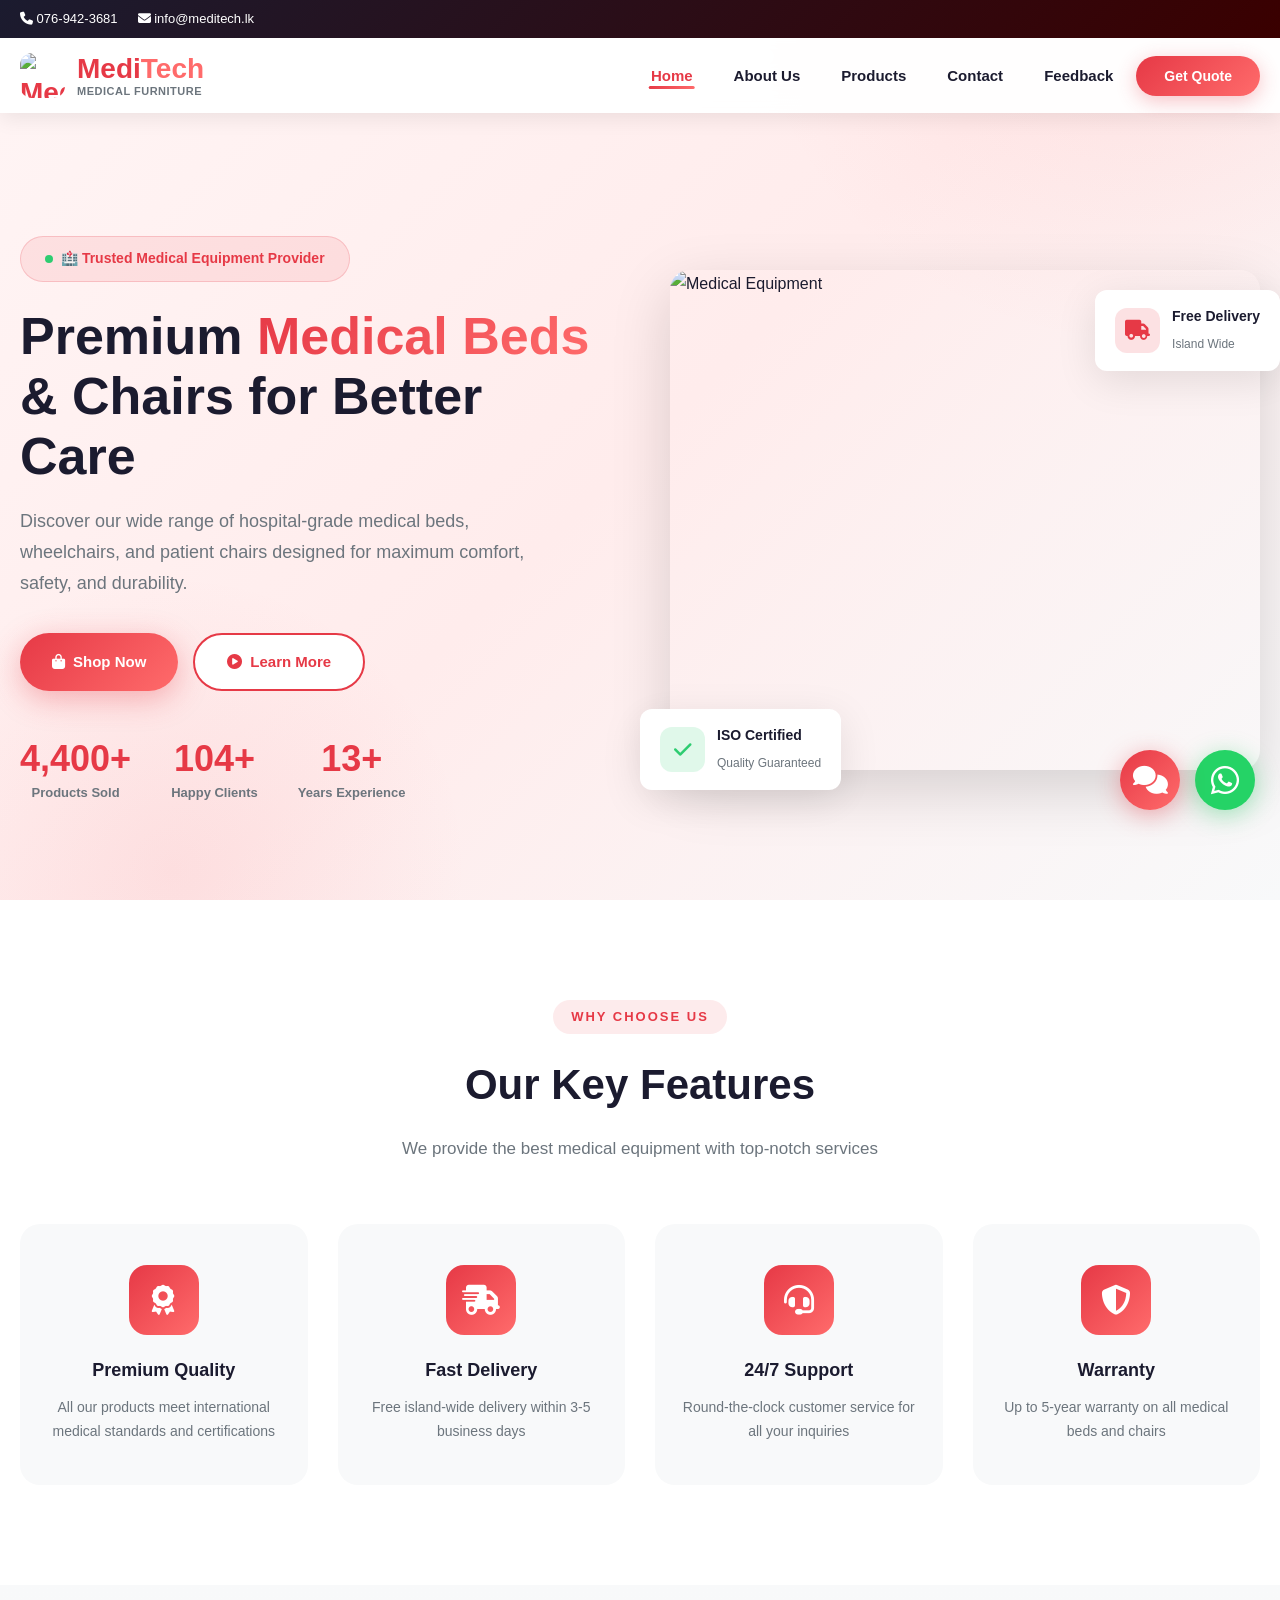
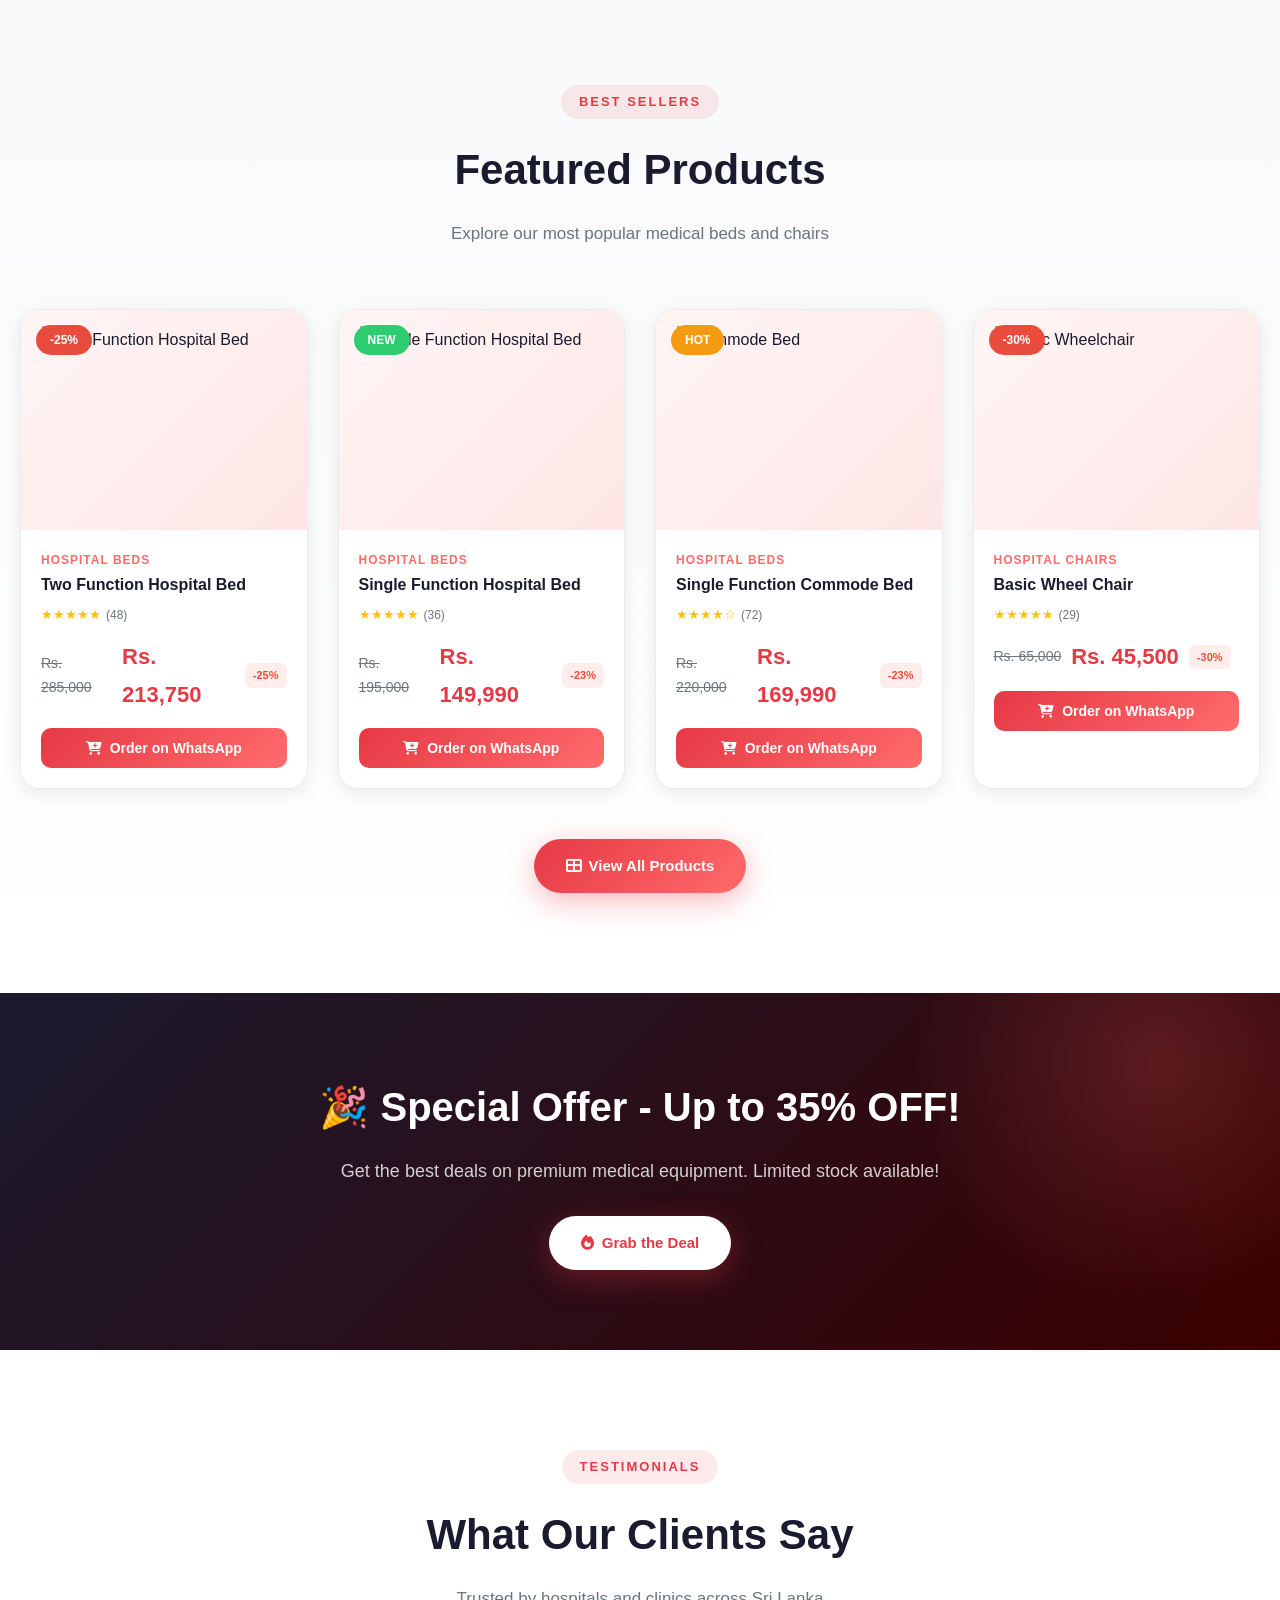
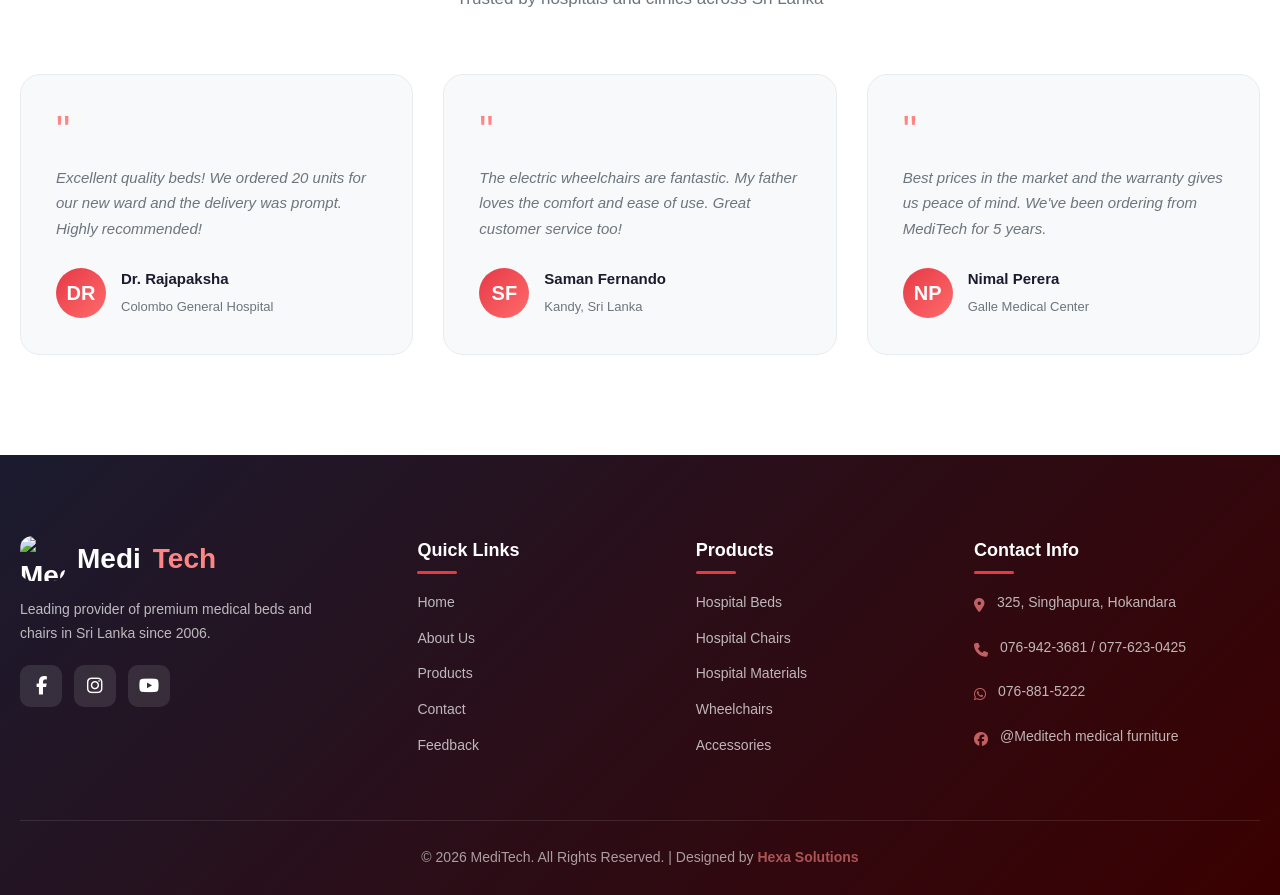
==== index.html @ 7c7c98b9 "Add files via upload" ====
<!DOCTYPE html>
<html lang="en">
<head>
    <meta charset="UTF-8">
    <meta name="viewport" content="width=device-width, initial-scale=1.0">
    <title>MediTech - Medical Beds & Chairs Store</title>
    <link rel="stylesheet" href="style.css">
    <link rel="stylesheet" href="https://cdnjs.cloudflare.com/ajax/libs/font-awesome/6.5.0/css/all.min.css">
</head>
<body>
    <div class="preloader" id="preloader"><div class="loader"></div></div>

    <header class="header" id="header">
        <div class="header-top">
            <div class="container">
                <div class="header-top-left">
                    <span><i class="fas fa-phone"></i> 076-942-3681</span>
                    <span><i class="fas fa-envelope"></i> info@meditech.lk</span>
                </div>
            </div>
        </div>
        <nav class="navbar">
            <div class="container">
                <a href="index.html" class="logo">
    <img src="https://i.postimg.cc/B63HkgnM/cropped-circle-image-(30).png" alt="MediTech" style="width:45px;height:45px;border-radius:12px;">
    <div class="logo-text-group">
        <div class="logo-name">Medi<span>Tech</span></div>
        <div class="logo-tagline">Medical Furniture</div>
    </div>
</a>
                <ul class="nav-menu" id="navMenu">
                    <li><a href="index.html" class="nav-link active">Home</a></li>
                    <li><a href="about.html" class="nav-link">About Us</a></li>
                    <li><a href="products.html" class="nav-link">Products</a></li>
                    <li><a href="contact.html" class="nav-link">Contact</a></li>
                    <li><a href="feedback.html" class="nav-link">Feedback</a></li>
                    <li><a href="contact.html" class="nav-link nav-btn">Get Quote</a></li>
                </ul>
                <button class="hamburger" id="hamburger" aria-label="Menu">
                    <span></span><span></span><span></span>
                </button>
            </div>
        </nav>
    </header>
    <div class="mobile-overlay" id="mobileOverlay"></div>

    <section class="hero">
        <div class="container">
            <div class="hero-content">
                <div class="hero-badge"><span class="pulse-dot"></span>🏥 Trusted Medical Equipment Provider</div>
                <h1>Premium <span class="highlight">Medical Beds</span> & Chairs for Better Care</h1>
                <p>Discover our wide range of hospital-grade medical beds, wheelchairs, and patient chairs designed for maximum comfort, safety, and durability.</p>
                <div class="hero-buttons">
                    <a href="products.html" class="btn btn-primary"><i class="fas fa-shopping-bag"></i> Shop Now</a>
                    <a href="about.html" class="btn btn-secondary"><i class="fas fa-play-circle"></i> Learn More</a>
                </div>
                <div class="hero-stats">
                    <div class="stat-item"><div class="stat-number" data-count="5000">5000+</div><div class="stat-label">Products Sold</div></div>
                    <div class="stat-item"><div class="stat-number" data-count="120">120+</div><div class="stat-label">Happy Clients</div></div>
                    <div class="stat-item"><div class="stat-number" data-count="15">15+</div><div class="stat-label">Years Experience</div></div>
                </div>
            </div>
            <div class="hero-image">
                <div class="hero-img-container">
                    <img src="https://images.unsplash.com/photo-1519494026892-80bbd2d6fd0d?w=600&h=500&fit=crop" alt="Medical Equipment">
                </div>
                <div class="hero-floating-card card-1">
                    <div class="floating-icon green"><i class="fas fa-check"></i></div>
                    <div class="floating-text"><strong>ISO Certified</strong><span>Quality Guaranteed</span></div>
                </div>
                <div class="hero-floating-card card-2">
                    <div class="floating-icon blue"><i class="fas fa-truck"></i></div>
                    <div class="floating-text"><strong>Free Delivery</strong><span>Island Wide</span></div>
                </div>
            </div>
        </div>
    </section>

    <section class="section features">
        <div class="container">
            <div class="section-header">
                <div class="section-badge">Why Choose Us</div>
                <h2 class="section-title">Our Key Features</h2>
                <p class="section-subtitle">We provide the best medical equipment with top-notch services</p>
            </div>
            <div class="features-grid">
                <div class="feature-card animate-on-scroll">
                    <div class="feature-icon"><i class="fas fa-award"></i></div>
                    <h3>Premium Quality</h3>
                    <p>All our products meet international medical standards and certifications</p>
                </div>
                <div class="feature-card animate-on-scroll delay-1">
                    <div class="feature-icon"><i class="fas fa-shipping-fast"></i></div>
                    <h3>Fast Delivery</h3>
                    <p>Free island-wide delivery within 3-5 business days</p>
                </div>
                <div class="feature-card animate-on-scroll delay-2">
                    <div class="feature-icon"><i class="fas fa-headset"></i></div>
                    <h3>24/7 Support</h3>
                    <p>Round-the-clock customer service for all your inquiries</p>
                </div>
                <div class="feature-card animate-on-scroll delay-3">
                    <div class="feature-icon"><i class="fas fa-shield-alt"></i></div>
                    <h3>Warranty</h3>
                    <p>Up to 5-year warranty on all medical beds and chairs</p>
                </div>
            </div>
        </div>
    </section>

    <section class="section products-section">
        <div class="container">
            <div class="section-header">
                <div class="section-badge">Best Sellers</div>
                <h2 class="section-title">Featured Products</h2>
                <p class="section-subtitle">Explore our most popular medical beds and chairs</p>
            </div>
            <div class="products-grid">
                <!-- Product 1 -->
                <div class="product-card animate-on-scroll">
                    <div class="product-image">
                        <span class="product-badge badge-sale">-25%</span>
                        <div class="product-actions">
                            <button class="product-action-btn"><i class="fas fa-heart"></i></button>
                            <button class="product-action-btn"><i class="fas fa-eye"></i></button>
                        </div>
                        <img src="https://i.postimg.cc/KvXH9Xnf/Two-Function-Hospital-Bed.png" alt="Two Function Hospital Bed">
                    </div>
                    <div class="product-info">
                        <div class="product-category">Hospital Beds</div>
                        <h3 class="product-name">Two Function Hospital Bed</h3>
                        <div class="product-rating"><div class="stars">★★★★★</div><span class="rating-count">(48)</span></div>
                        <div class="product-price">
                            <span class="price-old">Rs. 285,000</span>
                            <span class="price-new">Rs. 213,750</span>
                            <span class="discount-tag">-25%</span>
                        </div>
                        <button class="product-btn"><i class="fas fa-cart-plus"></i> Order on WhatsApp</button>
                    </div>
                </div>
                <!-- Product 2 -->
                <div class="product-card animate-on-scroll delay-1">
                    <div class="product-image">
                        <span class="product-badge badge-new">NEW</span>
                        <img src="https://i.postimg.cc/pTp6SRGw/Single-function-bed.png" alt="Single Function Hospital Bed">
                    </div>
                    <div class="product-info">
                        <div class="product-category">Hospital Beds</div>
                        <h3 class="product-name">Single Function Hospital Bed</h3>
                        <div class="product-rating"><div class="stars">★★★★★</div><span class="rating-count">(36)</span></div>
                        <div class="product-price">
                            <span class="price-old">Rs. 195,000</span>
                            <span class="price-new">Rs. 149,990</span>
                            <span class="discount-tag">-23%</span>
                        </div>
                        <button class="product-btn"><i class="fas fa-cart-plus"></i> Order on WhatsApp</button>
                    </div>
                </div>
                <!-- Product 3 -->
                <div class="product-card animate-on-scroll delay-2">
                    <div class="product-image">
                        <span class="product-badge badge-hot">HOT</span>
                        <img src="https://i.postimg.cc/bJWBcW4S/Single-Function-Hospital-Commode-Bed.png" alt="Commode Bed">
                    </div>
                    <div class="product-info">
                        <div class="product-category">Hospital Beds</div>
                        <h3 class="product-name">Single Function Commode Bed</h3>
                        <div class="product-rating"><div class="stars">★★★★☆</div><span class="rating-count">(72)</span></div>
                        <div class="product-price">
                            <span class="price-old">Rs. 220,000</span>
                            <span class="price-new">Rs. 169,990</span>
                            <span class="discount-tag">-23%</span>
                        </div>
                        <button class="product-btn"><i class="fas fa-cart-plus"></i> Order on WhatsApp</button>
                    </div>
                </div>
                <!-- Product 4 -->
                <div class="product-card animate-on-scroll delay-3">
                    <div class="product-image">
                        <span class="product-badge badge-sale">-30%</span>
                        <img src="https://i.postimg.cc/Z5v0Jd9B/Basic-Wheel-Chair.png" alt="Basic Wheelchair">
                    </div>
                    <div class="product-info">
                        <div class="product-category">Hospital Chairs</div>
                        <h3 class="product-name">Basic Wheel Chair</h3>
                        <div class="product-rating"><div class="stars">★★★★★</div><span class="rating-count">(29)</span></div>
                        <div class="product-price">
                            <span class="price-old">Rs. 65,000</span>
                            <span class="price-new">Rs. 45,500</span>
                            <span class="discount-tag">-30%</span>
                        </div>
                        <button class="product-btn"><i class="fas fa-cart-plus"></i> Order on WhatsApp</button>
                    </div>
                </div>
            </div>
            <div style="text-align:center; margin-top:50px;">
                <a href="products.html" class="btn btn-primary"><i class="fas fa-th-large"></i> View All Products</a>
            </div>
        </div>
    </section>

    <section class="cta-banner">
        <div class="container">
            <div class="cta-content">
                <h2>🎉 Special Offer - Up to 35% OFF!</h2>
                <p>Get the best deals on premium medical equipment. Limited stock available!</p>
                <a href="products.html" class="btn btn-primary" style="background:var(--white);color:var(--primary);"><i class="fas fa-fire"></i> Grab the Deal</a>
            </div>
        </div>
    </section>

    <section class="section testimonials">
        <div class="container">
            <div class="section-header">
                <div class="section-badge">Testimonials</div>
                <h2 class="section-title">What Our Clients Say</h2>
                <p class="section-subtitle">Trusted by hospitals and clinics across Sri Lanka</p>
            </div>
            <div class="testimonials-grid">
                <div class="testimonial-card animate-on-scroll">
                    <div class="testimonial-quote">"</div>
                    <p class="testimonial-text">Excellent quality beds! We ordered 20 units for our new ward and the delivery was prompt. Highly recommended!</p>
                    <div class="testimonial-author">
                        <div class="testimonial-avatar">DR</div>
                        <div class="testimonial-info"><strong>Dr. Rajapaksha</strong><span>Colombo General Hospital</span></div>
                    </div>
                </div>
                <div class="testimonial-card animate-on-scroll delay-1">
                    <div class="testimonial-quote">"</div>
                    <p class="testimonial-text">The electric wheelchairs are fantastic. My father loves the comfort and ease of use. Great customer service too!</p>
                    <div class="testimonial-author">
                        <div class="testimonial-avatar">SF</div>
                        <div class="testimonial-info"><strong>Saman Fernando</strong><span>Kandy, Sri Lanka</span></div>
                    </div>
                </div>
                <div class="testimonial-card animate-on-scroll delay-2">
                    <div class="testimonial-quote">"</div>
                    <p class="testimonial-text">Best prices in the market and the warranty gives us peace of mind. We've been ordering from MediTech for 5 years.</p>
                    <div class="testimonial-author">
                        <div class="testimonial-avatar">NP</div>
                        <div class="testimonial-info"><strong>Nimal Perera</strong><span>Galle Medical Center</span></div>
                    </div>
                </div>
            </div>
        </div>
    </section>

   <!-- Footer -->
    <footer class="footer">
        <div class="container">
            <div class="footer-grid">
                <div class="footer-brand">
                    <a href="index.html" class="logo">
                        <img src="https://i.postimg.cc/B63HkgnM/cropped-circle-image-(30).png" alt="MediTech" style="width:45px;height:45px;border-radius:12px;">
                        Medi<span>Tech</span>
                    </a>
                    <p>Leading provider of premium medical beds and chairs in Sri Lanka since 2006.</p>
                    <div class="footer-socials">
                        <a href="https://facebook.com/Meditechmedicalfurniture" target="_blank"><i class="fab fa-facebook-f"></i></a>
                        <a href="#"><i class="fab fa-instagram"></i></a>
                        <a href="#"><i class="fab fa-youtube"></i></a>
                    </div>
                </div>
                <div>
                    <h3>Quick Links</h3>
                    <ul class="footer-links">
                        <li><a href="index.html">Home</a></li>
                        <li><a href="about.html">About Us</a></li>
                        <li><a href="products.html">Products</a></li>
                        <li><a href="contact.html">Contact</a></li>
                        <li><a href="feedback.html">Feedback</a></li>
                    </ul>
                </div>
                <div>
                    <h3>Products</h3>
                    <ul class="footer-links">
                        <li><a href="#hospital-beds">Hospital Beds</a></li>
                        <li><a href="#hospital-chairs">Hospital Chairs</a></li>
                        <li><a href="#hospital-materials">Hospital Materials</a></li>
                        <li><a href="#">Wheelchairs</a></li>
                        <li><a href="#">Accessories</a></li>
                    </ul>
                </div>
                <div>
                    <h3>Contact Info</h3>
                    <ul class="footer-contact">
                        <li><span class="icon"><i class="fas fa-map-marker-alt"></i></span> 325, Singhapura, Hokandara</li>
                        <li><span class="icon"><i class="fas fa-phone"></i></span> 076-942-3681 / 077-623-0425</li>
                        <li><span class="icon"><i class="fab fa-whatsapp"></i></span> 076-881-5222</li>
                        <li><span class="icon"><i class="fab fa-facebook"></i></span> @Meditech medical furniture</li>
                    </ul>
                </div>
            </div>
            <div class="footer-bottom">
                <p>&copy; 2026 MediTech. All Rights Reserved. | Designed by <a href="https://hexasolutions.online" target="_blank">Hexa Solutions</a></p>
            </div>
        </div>
    </footer>

    <div class="whatsapp-float"><a href="https://wa.me/94768815222" class="whatsapp-btn"><i class="fab fa-whatsapp"></i></a><div class="whatsapp-tooltip">Chat on WhatsApp</div></div>
    <div class="chatbot-container">
        <button class="chatbot-toggle" id="chatbotToggle"><i class="fas fa-comments"></i></button>
        <div class="chatbot-window" id="chatbotWindow">
            <div class="chatbot-header">
                <div class="chatbot-header-info"><div class="chatbot-avatar"><i class="fas fa-robot"></i></div><div><h4>MediTech Bot</h4><span>Online</span></div></div>
                <button class="chatbot-close" id="chatbotClose"><i class="fas fa-times"></i></button>
            </div>
            <div class="chatbot-messages" id="chatMessages"><div class="message bot">👋 Hello! Ask about any product.</div></div>
            <div class="chatbot-input"><input type="text" id="chatInput" placeholder="Type..."><button id="chatSend"><i class="fas fa-paper-plane"></i></button></div>
        </div>
    </div>
    <button class="scroll-top" id="scrollTop"><i class="fas fa-arrow-up"></i></button>
    <script src="script.js"></script>
    
</body>
</html>
---- style.css ----
/* ============================================
MEDITECH - Medical Beds & Chairs Store
Professional Stylesheet - RED THEME
============================================ */
/* ===== CSS VARIABLES ===== */
:root {
--primary: #E63946;
--primary-dark: #9D0208;
--secondary: #FF6B6B;
--accent: #FF8585;
--dark: #1B1B2F;
--darker: #3A0000;
--light: #F8F9FA;
--white: #FFFFFF;
--gray: #6C757D;
--light-gray: #E9ECEF;
--success: #2ECC71;
--danger: #E74C3C;
--warning: #F39C12;
--gradient-1: linear-gradient(135deg, #E63946, #FF6B6B);
--gradient-2: linear-gradient(135deg, #1B1B2F, #3A0000);
--gradient-3: linear-gradient(135deg, #FF6B6B, #FF8585);
--shadow: 0 10px 40px rgba(0,0,0,0.1);
--shadow-lg: 0 20px 60px rgba(0,0,0,0.15);
--shadow-sm: 0 5px 20px rgba(0,0,0,0.08);
--radius: 12px;
--radius-lg: 20px;
--transition: all 0.4s cubic-bezier(0.25, 0.46, 0.45, 0.94);
--font-main: 'Segoe UI', Tahoma, Geneva, Verdana, sans-serif;
}

/* ===== RESET & BASE ===== */
*, *::before, *::after {
    margin: 0;
    padding: 0;
    box-sizing: border-box;
}

html {
    scroll-behavior: smooth;
    overflow-x: hidden;
}

body {
    font-family: var(--font-main);
    color: var(--dark);
    background: var(--light);
    line-height: 1.7;
    overflow-x: hidden;
}

a {
    text-decoration: none;
    color: inherit;
    transition: var(--transition);
}

ul { list-style: none; }

img {
    max-width: 100%;
    height: auto;
    display: block;
}

.container {
    max-width: 1280px;
    margin: 0 auto;
    padding: 0 20px;
}

/* ===== PRELOADER ===== */
.preloader {
    position: fixed;
    top: 0;
    left: 0;
    width: 100%;
    height: 100%;
    background: var(--white);
    display: flex;
    justify-content: center;
    align-items: center;
    z-index: 99999;
    transition: opacity 0.6s, visibility 0.6s;
}

.preloader.hidden {
    opacity: 0;
    visibility: hidden;
}

.loader {
    width: 60px;
    height: 60px;
    border: 4px solid var(--light-gray);
    border-top: 4px solid var(--primary);
    border-radius: 50%;
    animation: spin 0.8s linear infinite;
}

@keyframes spin {
    to { transform: rotate(360deg); }
}

/* ===== SCROLL TO TOP ===== */
.scroll-top {
    position: fixed;
    bottom: 160px;
    right: 25px;
    width: 50px;
    height: 50px;
    background: var(--gradient-1);
    color: var(--white);
    border: none;
    border-radius: 50%;
    font-size: 20px;
    cursor: pointer;
    display: flex;
    align-items: center;
    justify-content: center;
    opacity: 0;
    visibility: hidden;
    transform: translateY(20px);
    transition: var(--transition);
    z-index: 1000;
    box-shadow: var(--shadow-sm);
}

.scroll-top.active {
    opacity: 1;
    visibility: visible;
    transform: translateY(0);
}

.scroll-top:hover {
    transform: translateY(-5px);
    box-shadow: var(--shadow);
}

/* ===== HEADER ===== */
.header {
    position: fixed;
    top: 0;
    left: 0;
    width: 100%;
    z-index: 10000;
    background: rgba(255,255,255,0.95);
    backdrop-filter: blur(20px);
    -webkit-backdrop-filter: blur(20px);
    box-shadow: var(--shadow-sm);
    transition: var(--transition);
}

.header.scrolled {
    box-shadow: var(--shadow);
}

.header-top {
    background: var(--gradient-2);
    color: var(--white);
    padding: 8px 0;
    font-size: 13px;
}

.header-top .container {
    display: flex;
    justify-content: space-between;
    align-items: center;
    flex-wrap: wrap;
    gap: 10px;
}

.header-top-left, .header-top-right {
    display: flex;
    align-items: center;
    gap: 20px;
}

.header-top-right .lang-toggle {
    display: flex;
    align-items: center;
    gap: 8px;
    cursor: pointer;
    padding: 4px 12px;
    background: rgba(255,255,255,0.15);
    border-radius: 20px;
    font-size: 12px;
    font-weight: 600;
    transition: var(--transition);
    border: 1px solid rgba(255,255,255,0.2);
}

.header-top-right .lang-toggle:hover {
    background: rgba(255,255,255,0.25);
}

.lang-toggle .globe-icon {
    font-size: 16px;
}

.navbar {
    padding: 15px 0;
}

.navbar .container {
    display: flex;
    justify-content: space-between;
    align-items: center;
}

.logo {
    display: flex;
    align-items: center;
    gap: 10px;
    font-size: 28px;
    font-weight: 800;
    color: var(--primary);
}

.logo-icon {
    width: 45px;
    height: 45px;
    background: var(--gradient-1);
    border-radius: 12px;
    display: flex;
    align-items: center;
    justify-content: center;
    color: var(--white);
    font-size: 22px;
    box-shadow: 0 5px 15px rgba(230,57,70,0.3);
}

.logo span {
    color: var(--secondary);
}

.nav-menu {
    display: flex;
    align-items: center;
    gap: 5px;
}

.nav-link {
    padding: 10px 18px;
    font-weight: 600;
    font-size: 15px;
    color: var(--dark);
    position: relative;
    border-radius: 8px;
    transition: var(--transition);
}

.nav-link::after {
    content: '';
    position: absolute;
    bottom: 5px;
    left: 50%;
    transform: translateX(-50%);
    width: 0;
    height: 3px;
    background: var(--gradient-1);
    border-radius: 2px;
    transition: var(--transition);
}

.nav-link:hover::after,
.nav-link.active::after {
    width: 60%;
}

.nav-link:hover, .nav-link.active {
    color: var(--primary);
}

.nav-btn {
    padding: 12px 28px;
    background: var(--gradient-1);
    color: var(--white) !important;
    border-radius: 50px;
    font-weight: 700;
    font-size: 14px;
    box-shadow: 0 5px 20px rgba(230,57,70,0.3);
    transition: var(--transition);
}

.nav-btn:hover {
    transform: translateY(-2px);
    box-shadow: 0 10px 30px rgba(230,57,70,0.4);
}

.nav-btn::after { display: none; }

/* ===== HAMBURGER MENU ===== */
.hamburger {
    display: none;
    flex-direction: column;
    gap: 6px;
    cursor: pointer;
    padding: 5px;
    z-index: 10001;
    background: none;
    border: none;
}

.hamburger span {
    width: 28px;
    height: 3px;
    background: var(--dark);
    border-radius: 3px;
    transition: var(--transition);
}

.hamburger.active span:nth-child(1) {
    transform: rotate(45deg) translate(6px, 6px);
}

.hamburger.active span:nth-child(2) {
    opacity: 0;
    transform: translateX(-20px);
}

.hamburger.active span:nth-child(3) {
    transform: rotate(-45deg) translate(7px, -7px);
}

/* ===== MOBILE LANG TOGGLE ===== */
.mobile-lang-toggle {
    display: none;
    align-items: center;
    gap: 8px;
    padding: 8px 14px;
    background: var(--light);
    border-radius: 8px;
    font-size: 13px;
    font-weight: 600;
    color: var(--dark);
    cursor: pointer;
    transition: var(--transition);
    border: 1px solid var(--light-gray);
}

.mobile-lang-toggle:hover {
    background: var(--light-gray);
}

.mobile-lang-toggle .globe-icon {
    font-size: 14px;
}

/* ===== MOBILE OVERLAY ===== */
.mobile-overlay {
    position: fixed;
    top: 0;
    left: 0;
    width: 100%;
    height: 100%;
    background: rgba(0,0,0,0.5);
    backdrop-filter: blur(5px);
    z-index: 9998;
    opacity: 0;
    visibility: hidden;
    transition: var(--transition);
}

.mobile-overlay.active {
    opacity: 1;
    visibility: visible;
}

/* ===== HERO SECTION ===== */
.hero {
    min-height: 100vh;
    display: flex;
    align-items: center;
    position: relative;
    overflow: hidden;
    padding-top: 140px;
    background: linear-gradient(135deg, #FFF5F5 0%, #FFECEC 50%, #f8f9fa 100%);
}

.hero::before {
    content: '';
    position: absolute;
    top: -50%;
    right: -20%;
    width: 800px;
    height: 800px;
    background: radial-gradient(circle, rgba(255,107,107,0.1) 0%, transparent 70%);
    border-radius: 50%;
    animation: float 8s ease-in-out infinite;
}

.hero::after {
    content: '';
    position: absolute;
    bottom: -30%;
    left: -10%;
    width: 600px;
    height: 600px;
    background: radial-gradient(circle, rgba(230,57,70,0.08) 0%, transparent 70%);
    border-radius: 50%;
    animation: float 6s ease-in-out infinite reverse;
}

@keyframes float {
    0%, 100% { transform: translate(0, 0) scale(1); }
    33% { transform: translate(30px, -30px) scale(1.05); }
    66% { transform: translate(-20px, 20px) scale(0.95); }
}

.hero .container {
    display: grid;
    grid-template-columns: 1fr 1fr;
    gap: 60px;
    align-items: center;
    position: relative;
    z-index: 2;
}

.hero-content {
    animation: slideInLeft 1s ease-out;
}

@keyframes slideInLeft {
    from { opacity: 0; transform: translateX(-60px); }
    to { opacity: 1; transform: translateX(0); }
}

@keyframes slideInRight {
    from { opacity: 0; transform: translateX(60px); }
    to { opacity: 1; transform: translateX(0); }
}

@keyframes fadeInUp {
    from { opacity: 0; transform: translateY(40px); }
    to { opacity: 1; transform: translateY(0); }
}

.hero-badge {
    display: inline-flex;
    align-items: center;
    gap: 8px;
    padding: 10px 24px;
    background: rgba(230,57,70,0.1);
    border: 1px solid rgba(230,57,70,0.2);
    border-radius: 50px;
    font-size: 14px;
    font-weight: 600;
    color: var(--primary);
    margin-bottom: 25px;
    animation: fadeInUp 1s ease-out 0.2s both;
}

.hero-badge .pulse-dot {
    width: 8px;
    height: 8px;
    background: var(--success);
    border-radius: 50%;
    animation: pulse 2s ease-in-out infinite;
}

@keyframes pulse {
    0%, 100% { transform: scale(1); opacity: 1; }
    50% { transform: scale(1.5); opacity: 0.5; }
}

.hero h1 {
    font-size: 52px;
    font-weight: 800;
    line-height: 1.15;
    margin-bottom: 20px;
    color: var(--dark);
    animation: fadeInUp 1s ease-out 0.4s both;
}

.hero h1 .highlight {
    background: var(--gradient-1);
    -webkit-background-clip: text;
    -webkit-text-fill-color: transparent;
    background-clip: text;
}

.hero p {
    font-size: 18px;
    color: var(--gray);
    margin-bottom: 35px;
    max-width: 520px;
    animation: fadeInUp 1s ease-out 0.6s both;
}

.hero-buttons {
    display: flex;
    gap: 15px;
    flex-wrap: wrap;
    animation: fadeInUp 1s ease-out 0.8s both;
}

.btn {
    display: inline-flex;
    align-items: center;
    gap: 8px;
    padding: 14px 32px;
    border-radius: 50px;
    font-weight: 700;
    font-size: 15px;
    cursor: pointer;
    border: none;
    transition: var(--transition);
    position: relative;
    overflow: hidden;
}

.btn-primary {
    background: var(--gradient-1);
    color: var(--white);
    box-shadow: 0 8px 30px rgba(230,57,70,0.35);
}

.btn-primary:hover {
    transform: translateY(-3px);
    box-shadow: 0 12px 40px rgba(230,57,70,0.45);
}

.btn-secondary {
    background: var(--white);
    color: var(--primary);
    border: 2px solid var(--primary);
}

.btn-secondary:hover {
    background: var(--primary);
    color: var(--white);
    transform: translateY(-3px);
}

.hero-stats {
    display: flex;
    gap: 40px;
    margin-top: 50px;
    animation: fadeInUp 1s ease-out 1s both;
}

.stat-item {
    text-align: center;
}

.stat-number {
    font-size: 36px;
    font-weight: 800;
    color: var(--primary);
    line-height: 1;
}

.stat-label {
    font-size: 13px;
    color: var(--gray);
    margin-top: 5px;
    font-weight: 600;
}

.hero-image {
    position: relative;
    animation: slideInRight 1s ease-out;
}

.hero-img-container {
    position: relative;
    border-radius: var(--radius-lg);
    overflow: hidden;
    box-shadow: var(--shadow-lg);
}

.hero-img-container img {
    width: 100%;
    height: 500px;
    object-fit: cover;
}

.hero-floating-card {
    position: absolute;
    background: var(--white);
    padding: 15px 20px;
    border-radius: var(--radius);
    box-shadow: var(--shadow);
    display: flex;
    align-items: center;
    gap: 12px;
    animation: floatCard 3s ease-in-out infinite;
}

.hero-floating-card.card-1 {
    bottom: -20px;
    left: -30px;
    animation-delay: 0s;
}

.hero-floating-card.card-2 {
    top: 20px;
    right: -20px;
    animation-delay: 1.5s;
}

@keyframes floatCard {
    0%, 100% { transform: translateY(0); }
    50% { transform: translateY(-10px); }
}

.floating-icon {
    width: 45px;
    height: 45px;
    border-radius: 12px;
    display: flex;
    align-items: center;
    justify-content: center;
    font-size: 20px;
}

.floating-icon.green { background: rgba(46,204,113,0.15); color: var(--success); }
.floating-icon.blue { background: rgba(230,57,70,0.15); color: var(--primary); }

.floating-text strong {
    display: block;
    font-size: 14px;
    color: var(--dark);
}

.floating-text span {
    font-size: 12px;
    color: var(--gray);
}

/* ===== SECTION STYLES ===== */
.section {
    padding: 100px 0;
}

.section-header {
    text-align: center;
    margin-bottom: 60px;
}

.section-badge {
    display: inline-block;
    padding: 6px 18px;
    background: rgba(230,57,70,0.1);
    color: var(--primary);
    border-radius: 50px;
    font-size: 13px;
    font-weight: 700;
    text-transform: uppercase;
    letter-spacing: 2px;
    margin-bottom: 15px;
}

.section-title {
    font-size: 42px;
    font-weight: 800;
    color: var(--dark);
    margin-bottom: 15px;
}

.section-subtitle {
    font-size: 17px;
    color: var(--gray);
    max-width: 600px;
    margin: 0 auto;
}

/* ===== FEATURES ===== */
.features {
    background: var(--white);
}

.features-grid {
    display: grid;
    grid-template-columns: repeat(4, 1fr);
    gap: 30px;
}

.feature-card {
    text-align: center;
    padding: 40px 25px;
    border-radius: var(--radius-lg);
    background: var(--light);
    border: 1px solid transparent;
    transition: var(--transition);
    position: relative;
    overflow: hidden;
}

.feature-card::before {
    content: '';
    position: absolute;
    top: 0;
    left: 0;
    width: 100%;
    height: 4px;
    background: var(--gradient-1);
    transform: scaleX(0);
    transition: var(--transition);
}

.feature-card:hover::before {
    transform: scaleX(1);
}

.feature-card:hover {
    transform: translateY(-10px);
    box-shadow: var(--shadow);
    border-color: rgba(230,57,70,0.1);
    background: var(--white);
}

.feature-icon {
    width: 70px;
    height: 70px;
    margin: 0 auto 20px;
    background: var(--gradient-1);
    border-radius: 18px;
    display: flex;
    align-items: center;
    justify-content: center;
    font-size: 30px;
    color: var(--white);
    transition: var(--transition);
}

.feature-card:hover .feature-icon {
    transform: scale(1.1) rotate(5deg);
}

.feature-card h3 {
    font-size: 18px;
    margin-bottom: 10px;
    color: var(--dark);
}

.feature-card p {
    font-size: 14px;
    color: var(--gray);
}

/* ===== PRODUCTS ===== */
.products-section {
    background: linear-gradient(180deg, var(--light) 0%, var(--white) 100%);
}

.products-grid {
    display: grid;
    grid-template-columns: repeat(4, 1fr);
    gap: 30px;
}

.product-card {
    background: var(--white);
    border-radius: var(--radius-lg);
    overflow: hidden;
    box-shadow: var(--shadow-sm);
    transition: var(--transition);
    position: relative;
    border: 1px solid var(--light-gray);
}

.product-card:hover {
    transform: translateY(-10px);
    box-shadow: var(--shadow-lg);
    border-color: transparent;
}

.product-image {
    position: relative;
    height: 220px;
    background: linear-gradient(135deg, #FFF5F5, #FFE6E6);
    display: flex;
    align-items: center;
    justify-content: center;
    overflow: hidden;
}

.product-image img {
    width: 85%;
    height: 85%;
    object-fit: contain;
    transition: var(--transition);
}

.product-card:hover .product-image img {
    transform: scale(1.08);
}

.product-badge {
    position: absolute;
    top: 15px;
    left: 15px;
    padding: 5px 14px;
    border-radius: 50px;
    font-size: 12px;
    font-weight: 700;
    z-index: 2;
}

.badge-sale {
    background: var(--danger);
    color: var(--white);
}

.badge-new {
    background: var(--success);
    color: var(--white);
}

.badge-hot {
    background: var(--warning);
    color: var(--white);
}

.product-actions {
    position: absolute;
    top: 15px;
    right: 15px;
    display: flex;
    flex-direction: column;
    gap: 8px;
    opacity: 0;
    transform: translateX(20px);
    transition: var(--transition);
}

.product-card:hover .product-actions {
    opacity: 1;
    transform: translateX(0);
}

.product-action-btn {
    width: 38px;
    height: 38px;
    background: var(--white);
    border: none;
    border-radius: 50%;
    display: flex;
    align-items: center;
    justify-content: center;
    cursor: pointer;
    box-shadow: var(--shadow-sm);
    transition: var(--transition);
    font-size: 16px;
}

.product-action-btn:hover {
    background: var(--primary);
    color: var(--white);
}

.product-info {
    padding: 20px;
}

.product-category {
    font-size: 12px;
    color: var(--secondary);
    font-weight: 600;
    text-transform: uppercase;
    letter-spacing: 1px;
    margin-bottom: 5px;
}

.product-name {
    font-size: 16px;
    font-weight: 700;
    color: var(--dark);
    margin-bottom: 8px;
    line-height: 1.3;
}

.product-rating {
    display: flex;
    align-items: center;
    gap: 5px;
    margin-bottom: 12px;
}

.stars {
    color: #FFC107;
    font-size: 13px;
}

.rating-count {
    font-size: 12px;
    color: var(--gray);
}

.product-price {
    display: flex;
    align-items: center;
    gap: 10px;
    margin-bottom: 15px;
}

.price-old {
    font-size: 14px;
    color: var(--gray);
    text-decoration: line-through;
}

.price-new {
    font-size: 22px;
    font-weight: 800;
    color: var(--primary);
}

.discount-tag {
    background: rgba(231,76,60,0.1);
    color: var(--danger);
    padding: 3px 8px;
    border-radius: 6px;
    font-size: 11px;
    font-weight: 700;
}

.product-btn {
    width: 100%;
    padding: 12px;
    background: var(--gradient-1);
    color: var(--white);
    border: none;
    border-radius: 10px;
    font-weight: 700;
    font-size: 14px;
    cursor: pointer;
    transition: var(--transition);
    display: flex;
    align-items: center;
    justify-content: center;
    gap: 8px;
}

.product-btn:hover {
    box-shadow: 0 5px 20px rgba(230,57,70,0.4);
    transform: translateY(-2px);
}

/* ===== CTA BANNER ===== */
.cta-banner {
    background: var(--gradient-2);
    padding: 80px 0;
    position: relative;
    overflow: hidden;
}

.cta-banner::before {
    content: '';
    position: absolute;
    top: -50%;
    right: -10%;
    width: 500px;
    height: 500px;
    background: radial-gradient(circle, rgba(255,107,107,0.2) 0%, transparent 70%);
    border-radius: 50%;
}

.cta-content {
    text-align: center;
    position: relative;
    z-index: 2;
    color: var(--white);
}

.cta-content h2 {
    font-size: 40px;
    font-weight: 800;
    margin-bottom: 15px;
}

.cta-content p {
    font-size: 18px;
    opacity: 0.8;
    margin-bottom: 30px;
    max-width: 600px;
    margin-left: auto;
    margin-right: auto;
}

/* ===== TESTIMONIALS ===== */
.testimonials {
    background: var(--white);
}

.testimonials-grid {
    display: grid;
    grid-template-columns: repeat(3, 1fr);
    gap: 30px;
}

.testimonial-card {
    background: var(--light);
    padding: 35px;
    border-radius: var(--radius-lg);
    border: 1px solid var(--light-gray);
    transition: var(--transition);
    position: relative;
}

.testimonial-card:hover {
    transform: translateY(-5px);
    box-shadow: var(--shadow);
    border-color: transparent;
}

.testimonial-quote {
    font-size: 40px;
    color: var(--accent);
    line-height: 1;
    margin-bottom: 15px;
}

.testimonial-text {
    font-size: 15px;
    color: var(--gray);
    margin-bottom: 25px;
    font-style: italic;
}

.testimonial-author {
    display: flex;
    align-items: center;
    gap: 15px;
}

.testimonial-avatar {
    width: 50px;
    height: 50px;
    border-radius: 50%;
    background: var(--gradient-1);
    display: flex;
    align-items: center;
    justify-content: center;
    color: var(--white);
    font-size: 20px;
    font-weight: 700;
}

.testimonial-info strong {
    display: block;
    font-size: 15px;
    color: var(--dark);
}

.testimonial-info span {
    font-size: 13px;
    color: var(--gray);
}

/* ===== ABOUT PAGE ===== */
.page-header {
    padding: 160px 0 80px;
    background: var(--gradient-2);
    color: var(--white);
    text-align: center;
    position: relative;
    overflow: hidden;
}

.page-header::before {
    content: '';
    position: absolute;
    top: -50%;
    left: -20%;
    width: 600px;
    height: 600px;
    background: radial-gradient(circle, rgba(255,107,107,0.15) 0%, transparent 70%);
    border-radius: 50%;
}

.page-header h1 {
    font-size: 48px;
    font-weight: 800;
    margin-bottom: 15px;
    position: relative;
    z-index: 2;
}

.breadcrumb {
    display: flex;
    justify-content: center;
    align-items: center;
    gap: 10px;
    font-size: 15px;
    position: relative;
    z-index: 2;
}

.breadcrumb a {
    color: var(--accent);
}

.breadcrumb span {
    color: rgba(255,255,255,0.6);
}

.about-content {
    padding: 80px 0;
}

.about-grid {
    display: grid;
    grid-template-columns: 1fr 1fr;
    gap: 60px;
    align-items: center;
}

.about-image {
    position: relative;
    border-radius: var(--radius-lg);
    overflow: hidden;
    box-shadow: var(--shadow-lg);
}

.about-image img {
    width: 100%;
    height: 450px;
    object-fit: cover;
}

.about-experience {
    position: absolute;
    bottom: 30px;
    right: 30px;
    background: var(--gradient-1);
    color: var(--white);
    padding: 25px;
    border-radius: var(--radius);
    text-align: center;
}

.about-experience .number {
    font-size: 42px;
    font-weight: 800;
    line-height: 1;
}

.about-experience .text {
    font-size: 13px;
    opacity: 0.9;
}

.about-text h2 {
    font-size: 36px;
    font-weight: 800;
    margin-bottom: 20px;
    color: var(--dark);
}

.about-text p {
    font-size: 16px;
    color: var(--gray);
    margin-bottom: 20px;
}

.about-features {
    display: grid;
    grid-template-columns: 1fr 1fr;
    gap: 15px;
    margin-top: 30px;
}

.about-feature {
    display: flex;
    align-items: center;
    gap: 10px;
    padding: 12px 15px;
    background: var(--light);
    border-radius: 10px;
}

.about-feature .icon {
    width: 35px;
    height: 35px;
    background: rgba(230,57,70,0.1);
    border-radius: 8px;
    display: flex;
    align-items: center;
    justify-content: center;
    color: var(--primary);
    font-size: 16px;
}

.about-feature span {
    font-size: 14px;
    font-weight: 600;
    color: var(--dark);
}

.team-section {
    padding: 80px 0;
    background: var(--light);
}

.team-grid {
    display: grid;
    grid-template-columns: repeat(4, 1fr);
    gap: 30px;
}

.team-card {
    background: var(--white);
    border-radius: var(--radius-lg);
    overflow: hidden;
    text-align: center;
    box-shadow: var(--shadow-sm);
    transition: var(--transition);
}

.team-card:hover {
    transform: translateY(-10px);
    box-shadow: var(--shadow);
}

.team-img {
    height: 250px;
    background: linear-gradient(135deg, #FFE6E6, #FFF5F5);
    display: flex;
    align-items: center;
    justify-content: center;
    font-size: 80px;
    color: var(--primary);
}

.team-info {
    padding: 25px;
}

.team-info h3 {
    font-size: 18px;
    font-weight: 700;
    color: var(--dark);
    margin-bottom: 5px;
}

.team-info p {
    font-size: 13px;
    color: var(--gray);
    margin-bottom: 15px;
}

.team-socials {
    display: flex;
    justify-content: center;
    gap: 10px;
}

.team-socials a {
    width: 35px;
    height: 35px;
    background: var(--light);
    border-radius: 50%;
    display: flex;
    align-items: center;
    justify-content: center;
    color: var(--gray);
    font-size: 14px;
    transition: var(--transition);
}

.team-socials a:hover {
    background: var(--primary);
    color: var(--white);
}

/* ===== CONTACT PAGE ===== */
.contact-section {
    padding: 80px 0;
}

.contact-grid {
    display: grid;
    grid-template-columns: 1fr 1.5fr;
    gap: 50px;
}

.contact-info-cards {
    display: flex;
    flex-direction: column;
    gap: 20px;
}

.contact-card {
    display: flex;
    align-items: flex-start;
    gap: 20px;
    padding: 25px;
    background: var(--white);
    border-radius: var(--radius);
    box-shadow: var(--shadow-sm);
    transition: var(--transition);
    border: 1px solid var(--light-gray);
}

.contact-card:hover {
    transform: translateX(10px);
    box-shadow: var(--shadow);
    border-color: transparent;
}

.contact-card-icon {
    width: 55px;
    height: 55px;
    min-width: 55px;
    background: var(--gradient-1);
    border-radius: 14px;
    display: flex;
    align-items: center;
    justify-content: center;
    color: var(--white);
    font-size: 22px;
}

.contact-card-content h3 {
    font-size: 16px;
    font-weight: 700;
    color: var(--dark);
    margin-bottom: 5px;
}

.contact-card-content p {
    font-size: 14px;
    color: var(--gray);
}

.contact-card-content a {
    color: var(--primary);
    font-weight: 600;
}

.contact-form {
    background: var(--white);
    padding: 40px;
    border-radius: var(--radius-lg);
    box-shadow: var(--shadow);
}

.contact-form h2 {
    font-size: 28px;
    font-weight: 800;
    margin-bottom: 25px;
    color: var(--dark);
}

.form-row {
    display: grid;
    grid-template-columns: 1fr 1fr;
    gap: 20px;
}

.form-group {
    margin-bottom: 20px;
}

.form-group label {
    display: block;
    font-size: 14px;
    font-weight: 600;
    color: var(--dark);
    margin-bottom: 8px;
}

.form-group input,
.form-group textarea,
.form-group select {
    width: 100%;
    padding: 14px 18px;
    border: 2px solid var(--light-gray);
    border-radius: 10px;
    font-size: 15px;
    font-family: var(--font-main);
    transition: var(--transition);
    background: var(--light);
}

.form-group input:focus,
.form-group textarea:focus,
.form-group select:focus {
    outline: none;
    border-color: var(--primary);
    background: var(--white);
    box-shadow: 0 0 0 4px rgba(230,57,70,0.1);
}

.form-group textarea {
    height: 130px;
    resize: vertical;
}

.map-section {
    padding: 0 0 80px;
}

.map-container {
    border-radius: var(--radius-lg);
    overflow: hidden;
    box-shadow: var(--shadow);
    height: 400px;
    background: var(--light-gray);
    display: flex;
    align-items: center;
    justify-content: center;
    font-size: 18px;
    color: var(--gray);
}

/* ===== FEEDBACK PAGE ===== */
.feedback-section {
    padding: 80px 0;
}

.feedback-grid {
    display: grid;
    grid-template-columns: 1fr 1fr;
    gap: 50px;
}

.feedback-form {
    background: var(--white);
    padding: 40px;
    border-radius: var(--radius-lg);
    box-shadow: var(--shadow);
}

.rating-input {
    display: flex;
    gap: 10px;
    margin-bottom: 20px;
}

.rating-input .star {
    font-size: 35px;
    cursor: pointer;
    color: var(--light-gray);
    transition: var(--transition);
}

.rating-input .star:hover,
.rating-input .star.active {
    color: #FFC107;
    transform: scale(1.2);
}

.reviews-list {
    display: flex;
    flex-direction: column;
    gap: 20px;
}

.review-card {
    background: var(--white);
    padding: 25px;
    border-radius: var(--radius);
    box-shadow: var(--shadow-sm);
    border: 1px solid var(--light-gray);
    transition: var(--transition);
}

.review-card:hover {
    box-shadow: var(--shadow);
    border-color: transparent;
}

.review-header {
    display: flex;
    justify-content: space-between;
    align-items: center;
    margin-bottom: 10px;
}

.review-author {
    display: flex;
    align-items: center;
    gap: 12px;
}

.review-avatar {
    width: 45px;
    height: 45px;
    background: var(--gradient-1);
    border-radius: 50%;
    display: flex;
    align-items: center;
    justify-content: center;
    color: var(--white);
    font-weight: 700;
}

.review-author-info strong {
    display: block;
    font-size: 15px;
    color: var(--dark);
}

.review-author-info span {
    font-size: 12px;
    color: var(--gray);
}

.review-stars {
    color: #FFC107;
    font-size: 14px;
}

.review-text {
    font-size: 14px;
    color: var(--gray);
    line-height: 1.6;
}

/* ===== FOOTER ===== */
.footer {
    background: var(--gradient-2);
    color: var(--white);
    padding: 80px 0 0;
}

.footer-grid {
    display: grid;
    grid-template-columns: 1.5fr 1fr 1fr 1.2fr;
    gap: 40px;
    padding-bottom: 50px;
    border-bottom: 1px solid rgba(255,255,255,0.1);
}

.footer-brand .logo {
    color: var(--white);
    margin-bottom: 15px;
}

.footer-brand .logo span {
    color: var(--accent);
}

.footer-brand p {
    font-size: 14px;
    opacity: 0.7;
    margin-bottom: 20px;
    max-width: 300px;
}

.footer-socials {
    display: flex;
    gap: 12px;
}

.footer-socials a {
    width: 42px;
    height: 42px;
    background: rgba(255,255,255,0.1);
    border-radius: 10px;
    display: flex;
    align-items: center;
    justify-content: center;
    color: var(--white);
    font-size: 18px;
    transition: var(--transition);
}

.footer-socials a:hover {
    background: var(--primary);
    transform: translateY(-3px);
}

.footer h3 {
    font-size: 18px;
    font-weight: 700;
    margin-bottom: 25px;
    position: relative;
}

.footer h3::after {
    content: '';
    position: absolute;
    bottom: -8px;
    left: 0;
    width: 40px;
    height: 3px;
    background: var(--primary);
    border-radius: 2px;
}

.footer-links li {
    margin-bottom: 12px;
}

.footer-links a {
    font-size: 14px;
    opacity: 0.7;
    transition: var(--transition);
    display: flex;
    align-items: center;
    gap: 8px;
}

.footer-links a:hover {
    opacity: 1;
    color: var(--accent);
    transform: translateX(5px);
}

.footer-contact li {
    display: flex;
    align-items: flex-start;
    gap: 12px;
    margin-bottom: 18px;
    font-size: 14px;
    opacity: 0.7;
}

.footer-contact .icon {
    color: var(--accent);
    margin-top: 3px;
}

.footer-newsletter p {
    font-size: 14px;
    opacity: 0.7;
    margin-bottom: 20px;
}

.newsletter-form {
    display: flex;
    gap: 10px;
}

.newsletter-form input {
    flex: 1;
    padding: 12px 18px;
    border: 2px solid rgba(255,255,255,0.15);
    background: rgba(255,255,255,0.05);
    border-radius: 10px;
    color: var(--white);
    font-size: 14px;
    transition: var(--transition);
}

.newsletter-form input::placeholder {
    color: rgba(255,255,255,0.4);
}

.newsletter-form input:focus {
    outline: none;
    border-color: var(--primary);
    background: rgba(255,255,255,0.1);
}

.newsletter-form button {
    padding: 12px 22px;
    background: var(--gradient-1);
    color: var(--white);
    border: none;
    border-radius: 10px;
    font-weight: 700;
    cursor: pointer;
    transition: var(--transition);
}

.newsletter-form button:hover {
    transform: translateY(-2px);
    box-shadow: 0 5px 20px rgba(230,57,70,0.4);
}

.footer-bottom {
    padding: 25px 0;
    text-align: center;
    font-size: 14px;
    opacity: 0.6;
}

.footer-bottom a {
    color: var(--accent);
    font-weight: 600;
    transition: var(--transition);
}

.footer-bottom a:hover {
    color: var(--white);
    text-decoration: underline;
}

/* ===== WHATSAPP FLOATING BUTTON ===== */
.whatsapp-float {
    position: fixed;
    bottom: 90px;
    right: 25px;
    z-index: 9999;
}

.whatsapp-btn {
    width: 60px;
    height: 60px;
    background: #25D366;
    border-radius: 50%;
    display: flex;
    align-items: center;
    justify-content: center;
    color: var(--white);
    font-size: 32px;
    box-shadow: 0 5px 25px rgba(37,211,102,0.4);
    cursor: pointer;
    transition: var(--transition);
    position: relative;
    animation: whatsappPulse 2s ease-in-out infinite;
}

@keyframes whatsappPulse {
    0%, 100% { box-shadow: 0 5px 25px rgba(37,211,102,0.4); }
    50% { box-shadow: 0 5px 25px rgba(37,211,102,0.4), 0 0 0 15px rgba(37,211,102,0.1); }
}

.whatsapp-btn:hover {
    transform: scale(1.1);
    box-shadow: 0 8px 35px rgba(37,211,102,0.5);
}

.whatsapp-tooltip {
    position: absolute;
    right: 70px;
    top: 50%;
    transform: translateY(-50%);
    background: var(--white);
    padding: 10px 18px;
    border-radius: 10px;
    box-shadow: var(--shadow);
    font-size: 14px;
    font-weight: 600;
    color: var(--dark);
    white-space: nowrap;
    opacity: 0;
    visibility: hidden;
    transition: var(--transition);
}

.whatsapp-float:hover .whatsapp-tooltip {
    opacity: 1;
    visibility: visible;
}

.whatsapp-tooltip::after {
    content: '';
    position: absolute;
    right: -8px;
    top: 50%;
    transform: translateY(-50%);
    border: 8px solid transparent;
    border-left-color: var(--white);
}

/* ===== CHATBOT ===== */
.chatbot-container {
    position: fixed;
    bottom: 90px;
    right: 100px;
    z-index: 9999;
}

.chatbot-toggle {
    width: 60px;
    height: 60px;
    background: var(--gradient-1);
    border-radius: 50%;
    display: flex;
    align-items: center;
    justify-content: center;
    color: var(--white);
    font-size: 28px;
    box-shadow: 0 5px 25px rgba(230,57,70,0.4);
    cursor: pointer;
    transition: var(--transition);
    border: none;
}

.chatbot-toggle:hover {
    transform: scale(1.1);
}

.chatbot-window {
    position: absolute;
    bottom: 70px;
    right: 0;
    width: 370px;
    height: 400px;
    background: var(--white);
    border-radius: var(--radius-lg);
    box-shadow: var(--shadow-lg);
    display: none;
    flex-direction: column;
    overflow: hidden;
    animation: chatbotSlideUp 0.3s ease-out;
}

.chatbot-window.active {
    display: flex;
}

@keyframes chatbotSlideUp {
    from { opacity: 0; transform: translateY(20px) scale(0.95); }
    to { opacity: 1; transform: translateY(0) scale(1); }
}

.chatbot-header {
    background: var(--gradient-1);
    padding: 20px;
    color: var(--white);
    display: flex;
    justify-content: space-between;
    align-items: center;
}

.chatbot-header-info {
    display: flex;
    align-items: center;
    gap: 12px;
}

.chatbot-avatar {
    width: 40px;
    height: 40px;
    background: rgba(255,255,255,0.2);
    border-radius: 50%;
    display: flex;
    align-items: center;
    justify-content: center;
    font-size: 20px;
}

.chatbot-header-info h4 {
    font-size: 16px;
    font-weight: 700;
}

.chatbot-header-info span {
    font-size: 12px;
    opacity: 0.8;
}

.chatbot-close {
    background: none;
    border: none;
    color: var(--white);
    font-size: 20px;
    cursor: pointer;
    opacity: 0.8;
    transition: var(--transition);
}

.chatbot-close:hover {
    opacity: 1;
}

.chatbot-messages {
    flex: 1;
    padding: 20px;
    overflow-y: auto;
    display: flex;
    flex-direction: column;
    gap: 15px;
    background: var(--light);
}

.message {
    max-width: 80%;
    padding: 12px 16px;
    border-radius: 15px;
    font-size: 14px;
    line-height: 1.5;
    animation: messageIn 0.3s ease-out;
}

@keyframes messageIn {
    from { opacity: 0; transform: translateY(10px); }
    to { opacity: 1; transform: translateY(0); }
}

.message.bot {
    background: var(--white);
    color: var(--dark);
    border-bottom-left-radius: 5px;
    box-shadow: var(--shadow-sm);
    align-self: flex-start;
}

.message.user {
    background: var(--gradient-1);
    color: var(--white);
    border-bottom-right-radius: 5px;
    align-self: flex-end;
}

.chatbot-input {
    padding: 15px;
    display: flex;
    gap: 10px;
    background: var(--white);
    border-top: 1px solid var(--light-gray);
}

.chatbot-input input {
    flex: 1;
    padding: 12px 16px;
    border: 2px solid var(--light-gray);
    border-radius: 50px;
    font-size: 14px;
    font-family: var(--font-main);
    transition: var(--transition);
}

.chatbot-input input:focus {
    outline: none;
    border-color: var(--primary);
}

.chatbot-input button {
    width: 45px;
    height: 45px;
    background: var(--gradient-1);
    border: none;
    border-radius: 50%;
    color: var(--white);
    font-size: 18px;
    cursor: pointer;
    transition: var(--transition);
    display: flex;
    align-items: center;
    justify-content: center;
}

.chatbot-input button:hover {
    transform: scale(1.05);
}

/* ===== SCROLL ANIMATIONS ===== */
.animate-on-scroll {
    opacity: 0;
    transform: translateY(40px);
    transition: opacity 0.6s ease-out, transform 0.6s ease-out;
}

.animate-on-scroll.animated {
    opacity: 1;
    transform: translateY(0);
}

.animate-on-scroll.delay-1 { transition-delay: 0.1s; }
.animate-on-scroll.delay-2 { transition-delay: 0.2s; }
.animate-on-scroll.delay-3 { transition-delay: 0.3s; }
.animate-on-scroll.delay-4 { transition-delay: 0.4s; }

/* ===== RESPONSIVE ===== */
@media (max-width: 1200px) {
    .products-grid {
        grid-template-columns: repeat(3, 1fr);
    }
    .footer-grid {
        grid-template-columns: repeat(2, 1fr);
    }
}

@media (max-width: 992px) {
    .hamburger { display: flex; }
    .mobile-lang-toggle { display: flex; }
    
    .nav-menu {
        position: fixed;
        top: 0;
        right: -100%;
        width: 300px;
        height: 100vh;
        background: var(--white);
        flex-direction: column;
        padding: 80px 30px 30px;
        box-shadow: var(--shadow-lg);
        transition: var(--transition);
        z-index: 9999;
        align-items: flex-start;
    }

    .nav-menu.active {
        right: 0;
    }

    .nav-link {
        width: 100%;
        padding: 18px 15px;
        font-size: 16px;
        border-bottom: 1px solid var(--light-gray);
        margin-bottom: 5px;
    }

    .nav-link:last-child {
        border-bottom: none;
        margin-bottom: 20px;
    }

    .nav-link::after {
        bottom: 0;
        left: 15px;
        transform: none;
    }

    .nav-btn {
        width: 100%;
        text-align: center;
        justify-content: center;
        margin-top: 15px;
    }

    .hero .container {
        grid-template-columns: 1fr;
        text-align: center;
    }

    .hero p { margin: 0 auto 35px; }
    .hero-buttons { justify-content: center; }
    .hero-stats { justify-content: center; }
    .hero-image { display: none; }

    .features-grid { grid-template-columns: repeat(2, 1fr); }
    .products-grid { grid-template-columns: repeat(2, 1fr); }
    .testimonials-grid { grid-template-columns: 1fr; }
    .about-grid { grid-template-columns: 1fr; }
    .contact-grid { grid-template-columns: 1fr; }
    .feedback-grid { grid-template-columns: 1fr; }
    .team-grid { grid-template-columns: repeat(2, 1fr); }
    
    .hero h1 { font-size: 38px; }
    .section-title { font-size: 32px; }
    .page-header h1 { font-size: 36px; }
}

@media (max-width: 768px) {
    .header-top { display: none; }
    .hero h1 { font-size: 32px; }
    .hero { min-height: auto; padding: 140px 0 80px; }
    .section { padding: 60px 0; }
    .features-grid { grid-template-columns: 1fr; }
    .products-grid { grid-template-columns: 1fr; }
    .team-grid { grid-template-columns: 1fr; }
    .form-row { grid-template-columns: 1fr; }
    .footer-grid { grid-template-columns: 1fr; }
    .hero-stats { flex-direction: column; gap: 20px; }
    .about-features { grid-template-columns: 1fr; }
    
    .chatbot-container {
        right: 15px;
        bottom: 100px;
    }
    .chatbot-window {
        width: calc(100vw - 30px);
        right: 0;
        height: 450px;
    }

    .whatsapp-float {
        right: 15px;
        bottom: 25px;
    }
    .scroll-top {
        right: 15px;
        bottom: 170px;
    }
}

@media (max-width: 480px) {
    .hero h1 { font-size: 26px; }
    .section-title { font-size: 26px; }
    .btn { padding: 12px 24px; font-size: 14px; }
    .contact-form { padding: 25px; }
    .feedback-form { padding: 25px; }
}

/* ===== MOBILE FILTERS GRID ===== */
@media (max-width: 768px) {
    .category-filters {
        grid-template-columns: repeat(2, 1fr) !important;
        gap: 12px !important;
        padding: 0 15px !important;
    }
    
    .filter-btn {
        width: 100% !important;
        padding: 10px 8px !important;
        font-size: 12px !important;
        justify-content: center !important;
        text-align: center !important;
    }
    
    .filter-btn i {
        font-size: 14px !important;
        margin-right: 4px !important;
    }
    
    .filter-btn .count {
        padding: 2px 8px !important;
        font-size: 11px !important;
    }
}

/* ===== MOBILE SHARE MODAL BUTTONS ===== */
@media (max-width: 480px) {
    .share-modal-content {
        padding: 25px 20px !important;
        margin: 0 15px !important;
    }
    
    .share-modal-content h3 {
        font-size: 18px !important;
    }
    
    .share-modal-content p {
        font-size: 13px !important;
        margin-bottom: 20px !important;
    }
    
    .product-url {
        font-size: 11px !important;
        padding: 10px !important;
        margin-bottom: 18px !important;
    }
    
    .share-options {
        grid-template-columns: repeat(3, 1fr) !important;
        gap: 12px !important;
    }
    
    .share-option {
        padding: 20px 10px !important;
        border-radius: 10px !important;
        min-height: 90px !important;
        display: flex !important;
        flex-direction: column !important;
        align-items: center !important;
        justify-content: center !important;
        gap: 10px !important;
    }
    
    .share-option i {
        font-size: 24px !important;
        width: 40px !important;
        height: 40px !important;
        display: flex !important;
        align-items: center !important;
        justify-content: center !important;
        background: rgba(0,0,0,0.05) !important;
        border-radius: 50% !important;
    }
    
    .share-option span {
        font-size: 12px !important;
        font-weight: 600 !important;
        text-align: center !important;
    }
    
    .share-modal-close {
        padding: 10px 25px !important;
        font-size: 13px !important;
        border-radius: 40px !important;
    }
}

/* Ensure equal button heights */
.share-option {
    aspect-ratio: auto !important;
    min-height: 85px;
}

/* ============================================
   PROFESSIONAL MOBILE MENU - WHITE BG
   ============================================ */
@media (max-width: 992px) {
    .hamburger { display: flex; }
    .mobile-lang-toggle { display: flex; }
    
    .nav-menu {
        position: fixed;
        top: 0;
        right: -100%;
        width: 320px;
        height: 100vh;
        background: var(--white);
        flex-direction: column;
        padding: 90px 25px 30px;
        box-shadow: -10px 0 40px rgba(0,0,0,0.08);
        transition: all 0.4s cubic-bezier(0.25, 0.46, 0.45, 0.94);
        z-index: 9999;
        align-items: flex-start;
        overflow-y: auto;
        border-left: 1px solid rgba(0,0,0,0.05);
gap: 15px;
    }

    .nav-menu.active {
        right: 0;
    }

    .nav-link {
        width: 100%;
        padding: 16px 18px;
        font-size: 16px;
        font-weight: 600;
        color: var(--dark);
        border-bottom: 1px solid var(--light-gray);
        margin-bottom: 6px;
        border-radius: 10px;
        transition: all 0.3s ease;
    }

    .nav-link::after {
        display: none; /* Hide desktop underline indicator */
    }

    .nav-link:hover, .nav-link.active {
        background: rgba(230,57,70,0.06);
        color: var(--primary);
        padding-left: 24px;
        border-bottom-color: transparent;
    }

    .nav-link:last-child {
        border-bottom: none;
        margin-bottom: 0;
    }

    .nav-btn {
        width: 100%;
        margin-top: 15px;
        padding: 15px;
        background: var(--gradient-1);
        color: var(--white) !important;
        border-radius: 12px;
        text-align: center;
        justify-content: center;
        font-weight: 700;
        box-shadow: 0 6px 20px rgba(230,57,70,0.3);
        transition: all 0.3s ease;
    }

    .nav-btn:hover {
        transform: translateY(-3px);
        box-shadow: 0 10px 25px rgba(230,57,70,0.4);
    }
    
    .mobile-lang-toggle {
        width: 100%;
        justify-content: center;
        margin-bottom: 15px;
        padding: 12px;
        font-size: 14px;
        background: var(--light);
    }
}

.logo {
    display: flex;
    align-items: center;
    gap: 12px; /* Slightly increased gap for spacing */
}

.logo-text-group {
    display: flex;
    flex-direction: column;
    line-height: 1;
}

.logo-name {
    font-size: 28px;
    font-weight: 800;
    color: var(--primary);
}

.logo-tagline {
    font-size: 11px; /* Small text size */
    font-weight: 600;
    color: var(--gray); /* Professional gray color */
    letter-spacing: 0.5px;
    margin-top: 3px;
    text-transform: uppercase;
}
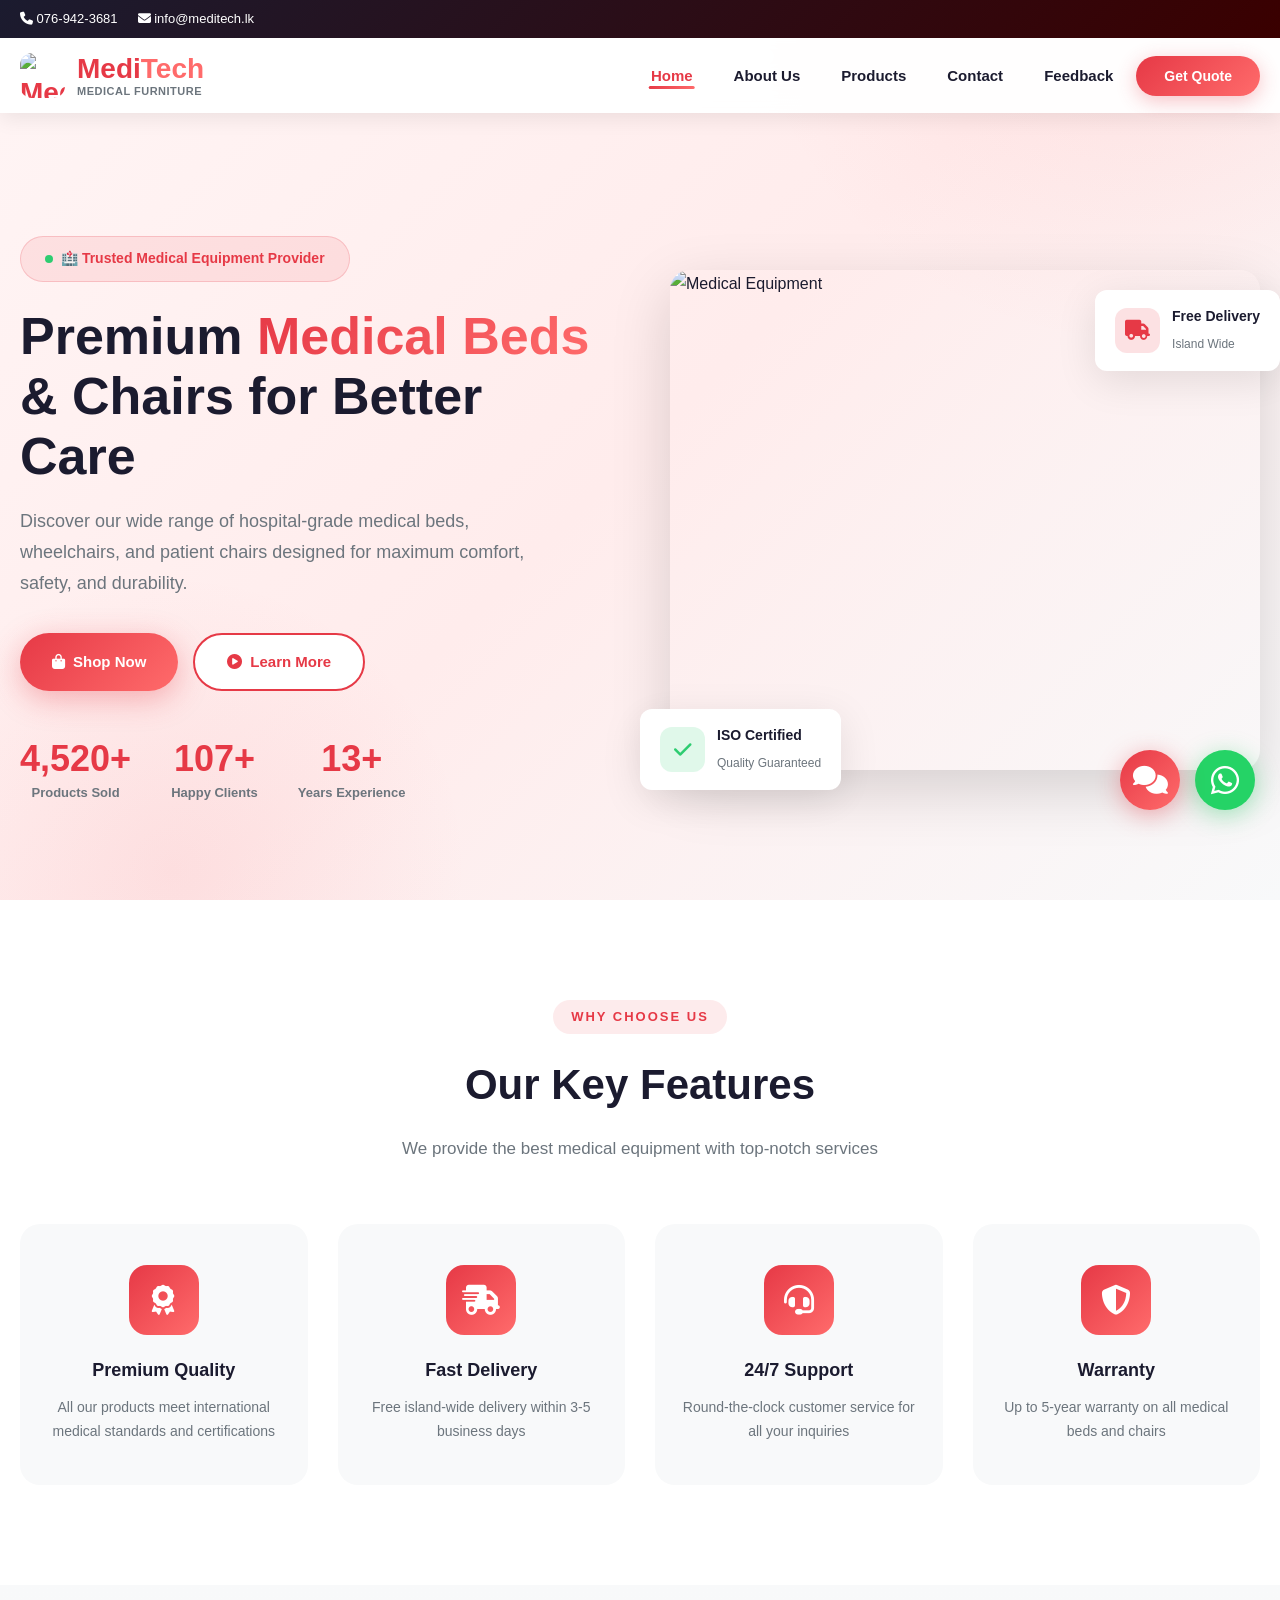
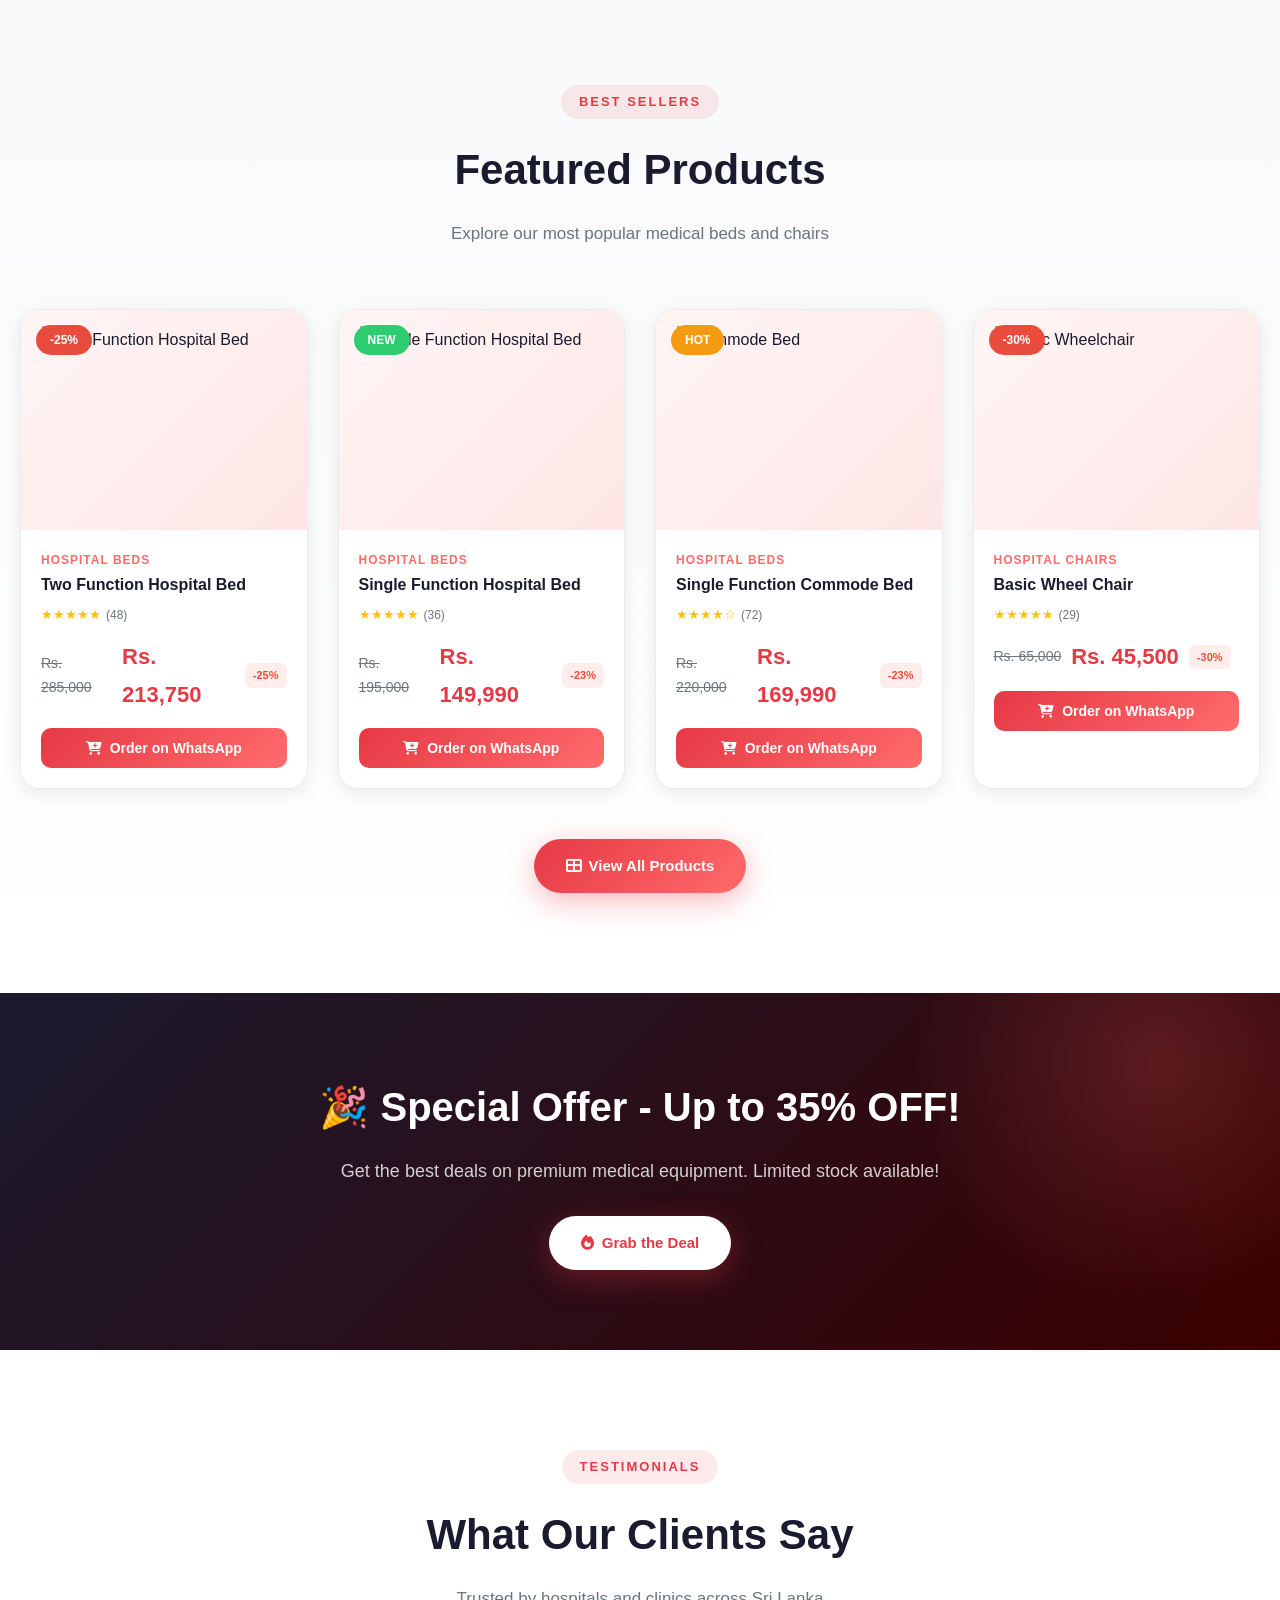
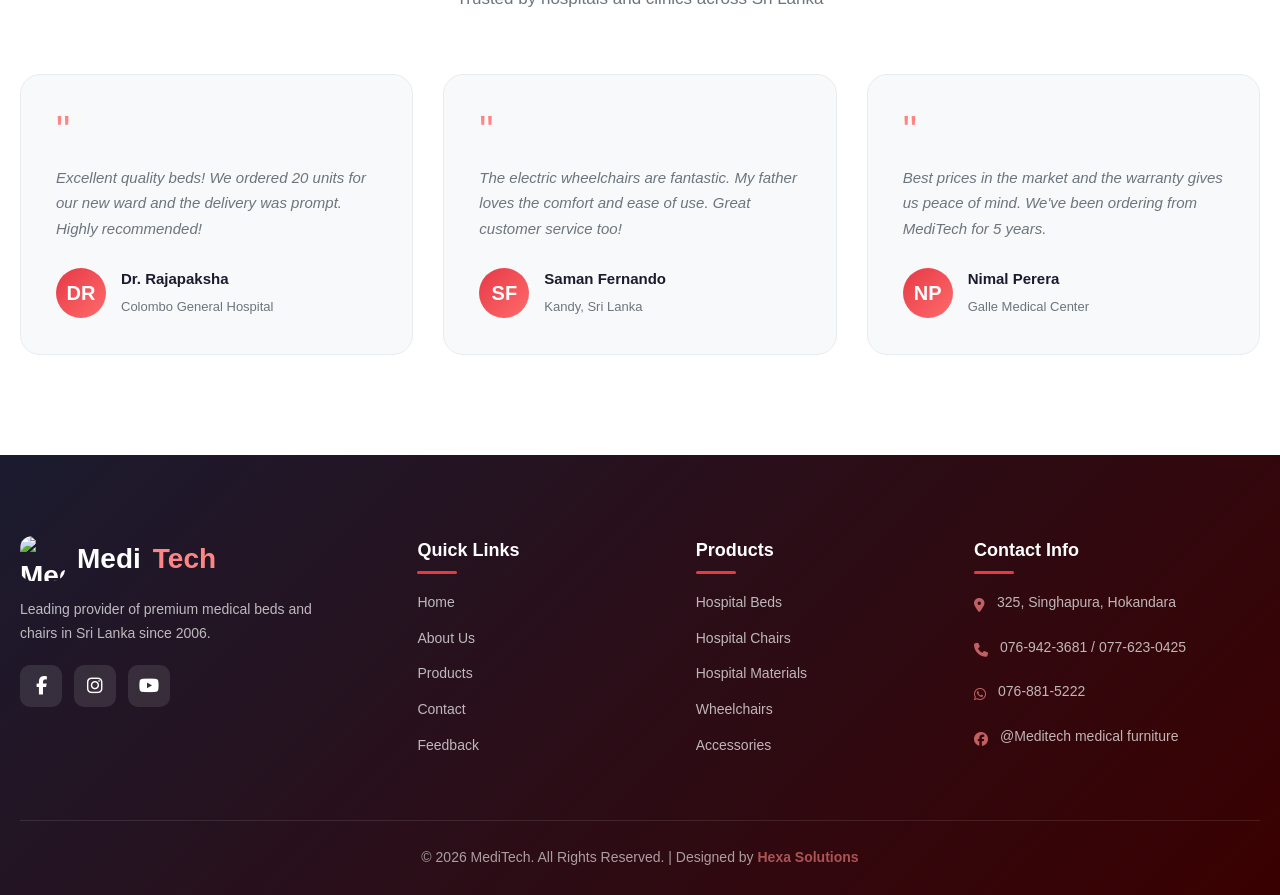
==== commit 9197f7cb: "Update index.html" ====
--- a/index.html
+++ b/index.html
@@ -62,7 +62,7 @@
             </div>
             <div class="hero-image">
                 <div class="hero-img-container">
-                    <img src="https://images.unsplash.com/photo-1519494026892-80bbd2d6fd0d?w=600&h=500&fit=crop" alt="Medical Equipment">
+                    <img src="https://i.postimg.cc/vB40gPZt/IMG-20260507-WA0050.jpg?w=600&h=500&fit=crop" alt="Medical Equipment">
                 </div>
                 <div class="hero-floating-card card-1">
                     <div class="floating-icon green"><i class="fas fa-check"></i></div>
@@ -313,4 +313,4 @@
     <script src="script.js"></script>
     
 </body>
-</html>+</html>
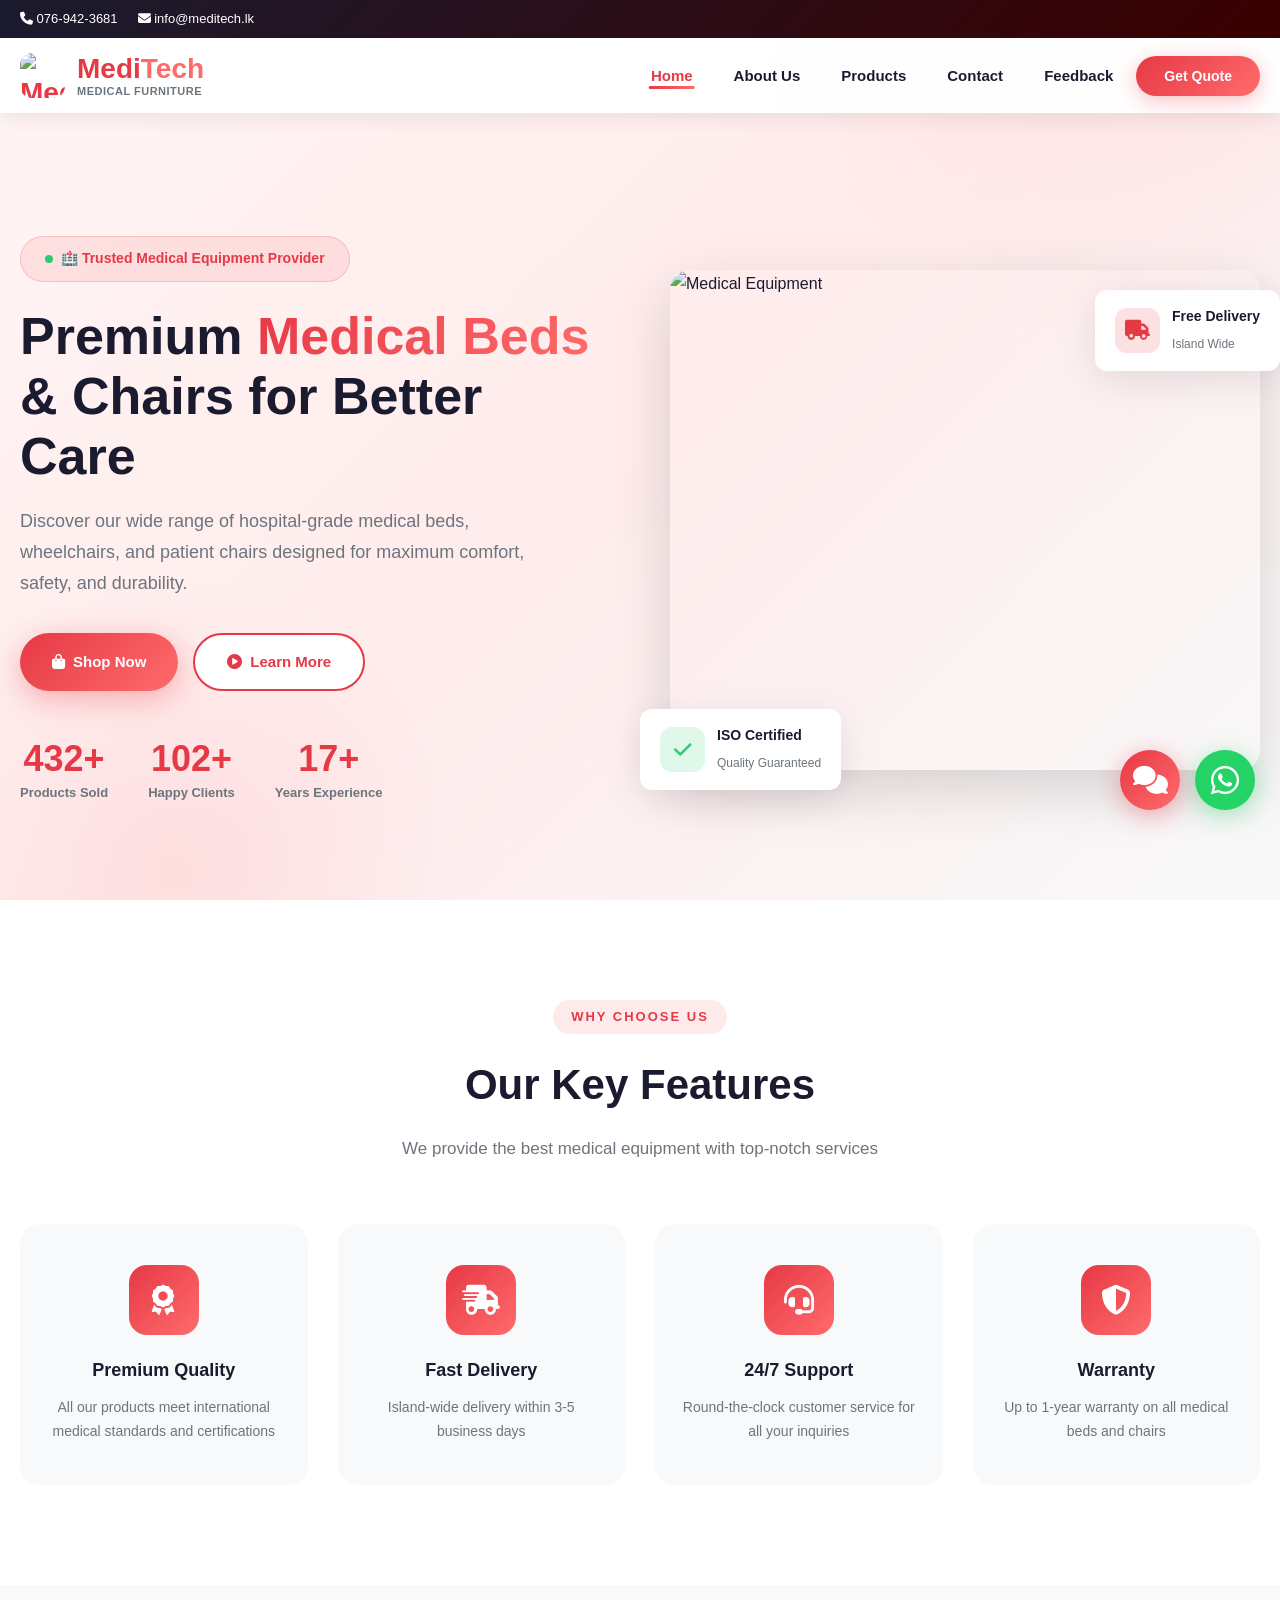
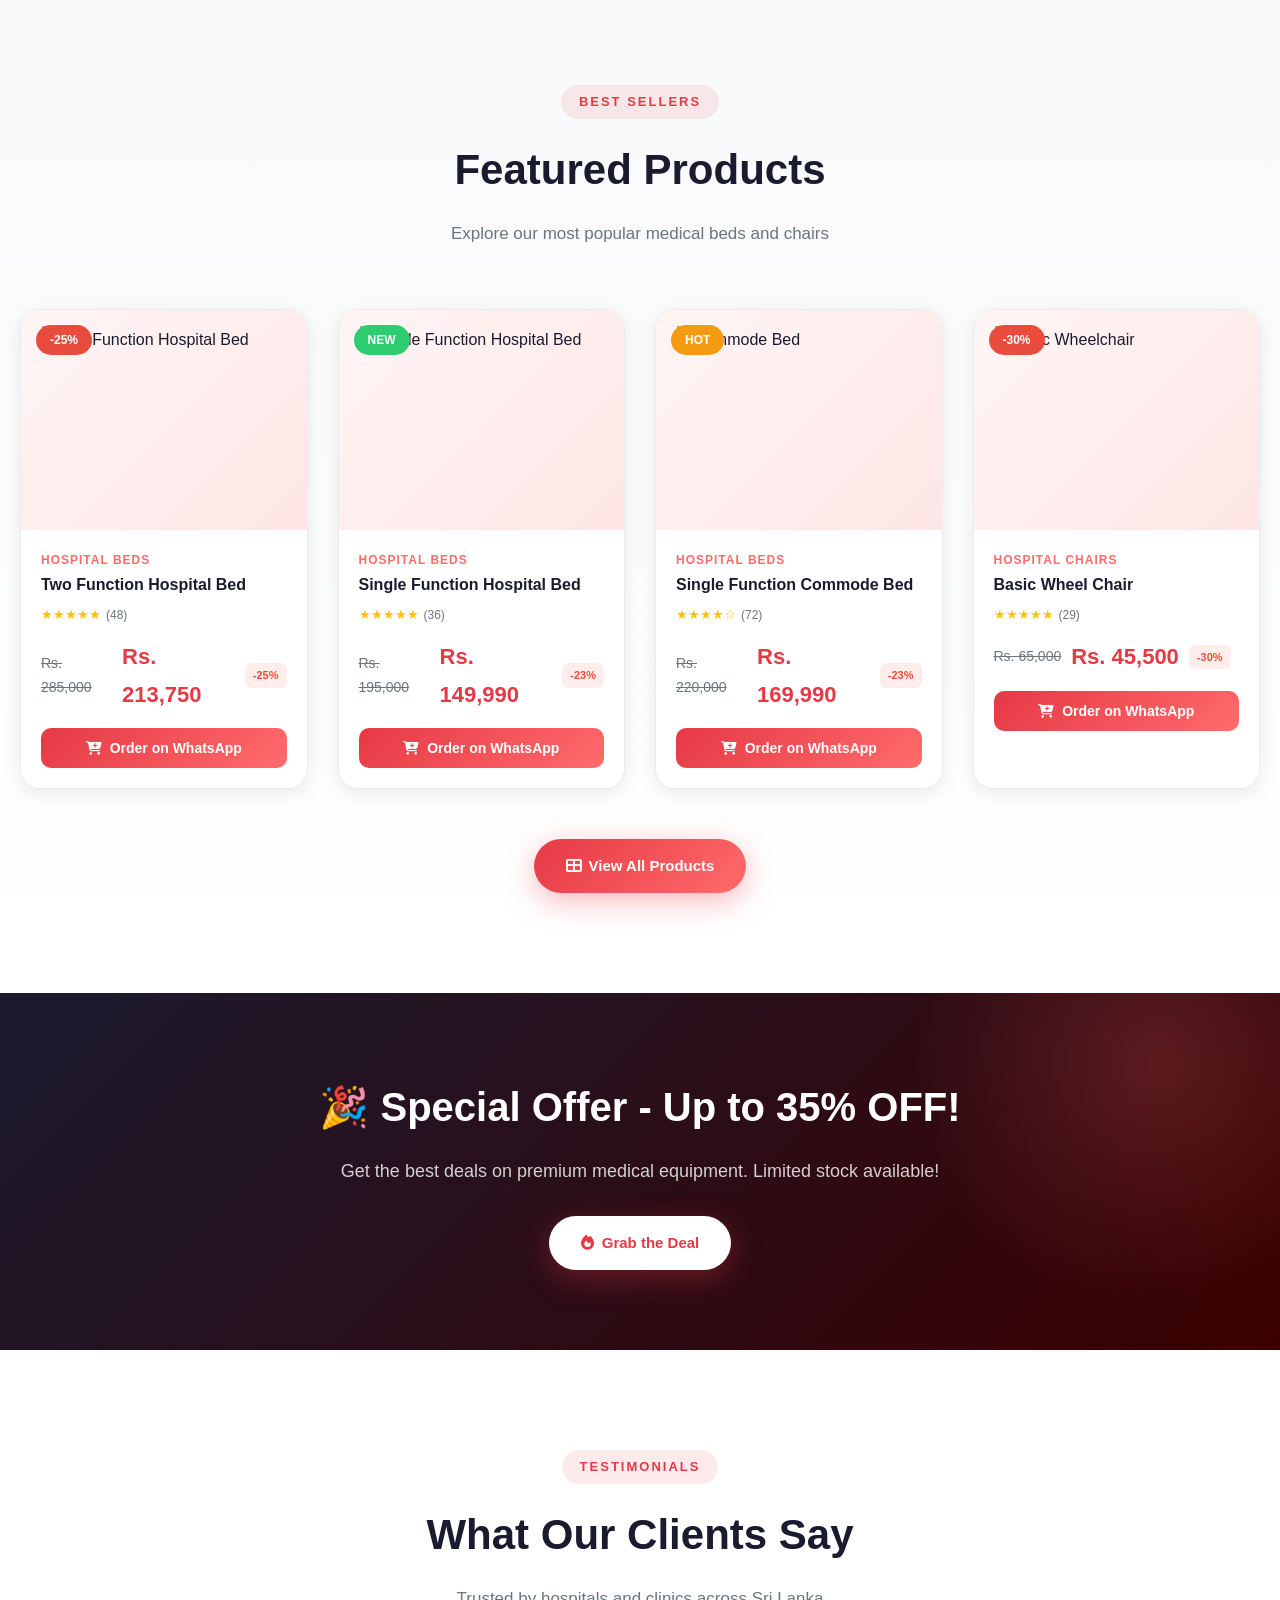
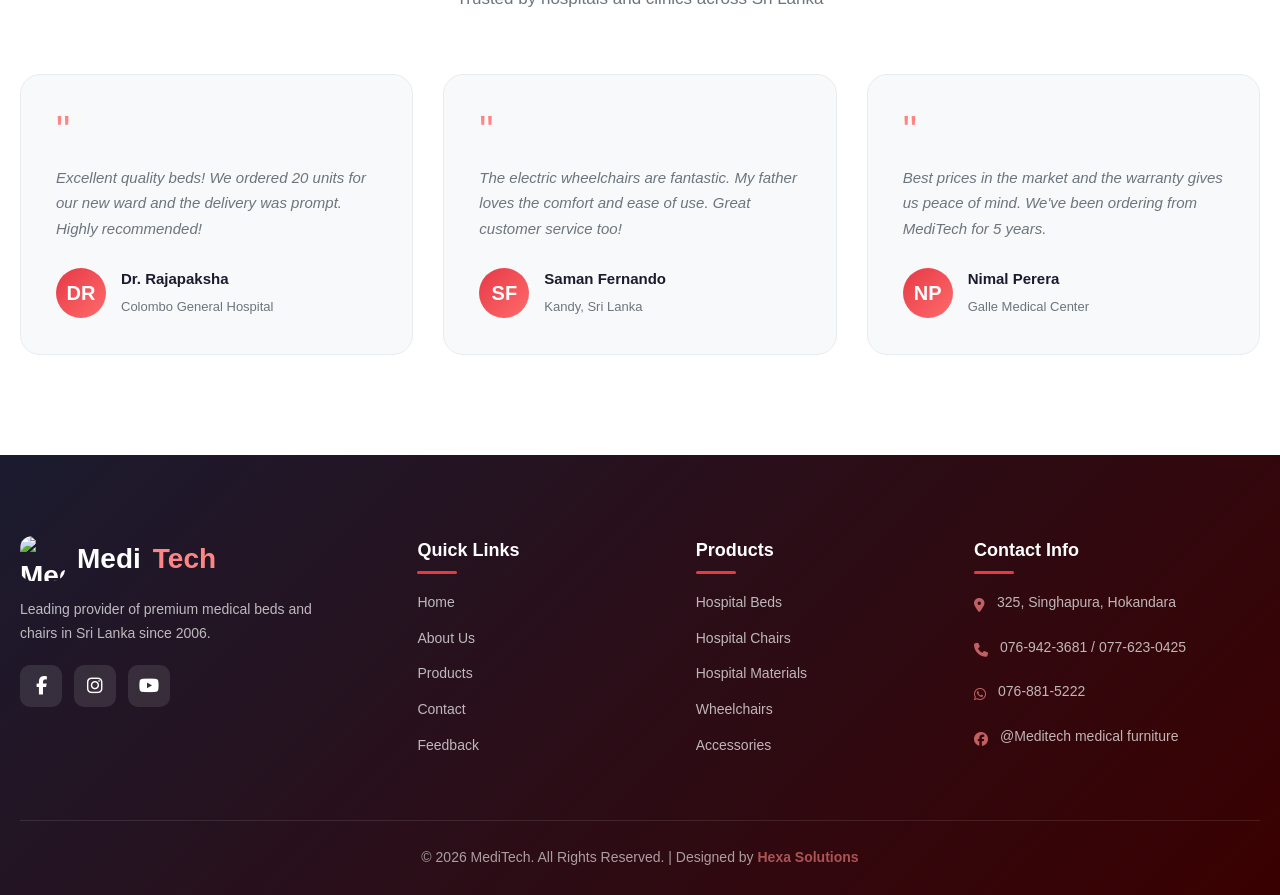
==== commit cdd8ee6b: "Update index.html" ====
--- a/index.html
+++ b/index.html
@@ -55,9 +55,9 @@
                     <a href="about.html" class="btn btn-secondary"><i class="fas fa-play-circle"></i> Learn More</a>
                 </div>
                 <div class="hero-stats">
-                    <div class="stat-item"><div class="stat-number" data-count="5000">5000+</div><div class="stat-label">Products Sold</div></div>
+                    <div class="stat-item"><div class="stat-number" data-count="500">500+</div><div class="stat-label">Products Sold</div></div>
                     <div class="stat-item"><div class="stat-number" data-count="120">120+</div><div class="stat-label">Happy Clients</div></div>
-                    <div class="stat-item"><div class="stat-number" data-count="15">15+</div><div class="stat-label">Years Experience</div></div>
+                    <div class="stat-item"><div class="stat-number" data-count="20">20+</div><div class="stat-label">Years Experience</div></div>
                 </div>
             </div>
             <div class="hero-image">
@@ -92,7 +92,7 @@
                 <div class="feature-card animate-on-scroll delay-1">
                     <div class="feature-icon"><i class="fas fa-shipping-fast"></i></div>
                     <h3>Fast Delivery</h3>
-                    <p>Free island-wide delivery within 3-5 business days</p>
+                    <p>Island-wide delivery within 3-5 business days</p>
                 </div>
                 <div class="feature-card animate-on-scroll delay-2">
                     <div class="feature-icon"><i class="fas fa-headset"></i></div>
@@ -102,7 +102,7 @@
                 <div class="feature-card animate-on-scroll delay-3">
                     <div class="feature-icon"><i class="fas fa-shield-alt"></i></div>
                     <h3>Warranty</h3>
-                    <p>Up to 5-year warranty on all medical beds and chairs</p>
+                    <p>Up to 1-year warranty on all medical beds and chairs</p>
                 </div>
             </div>
         </div>
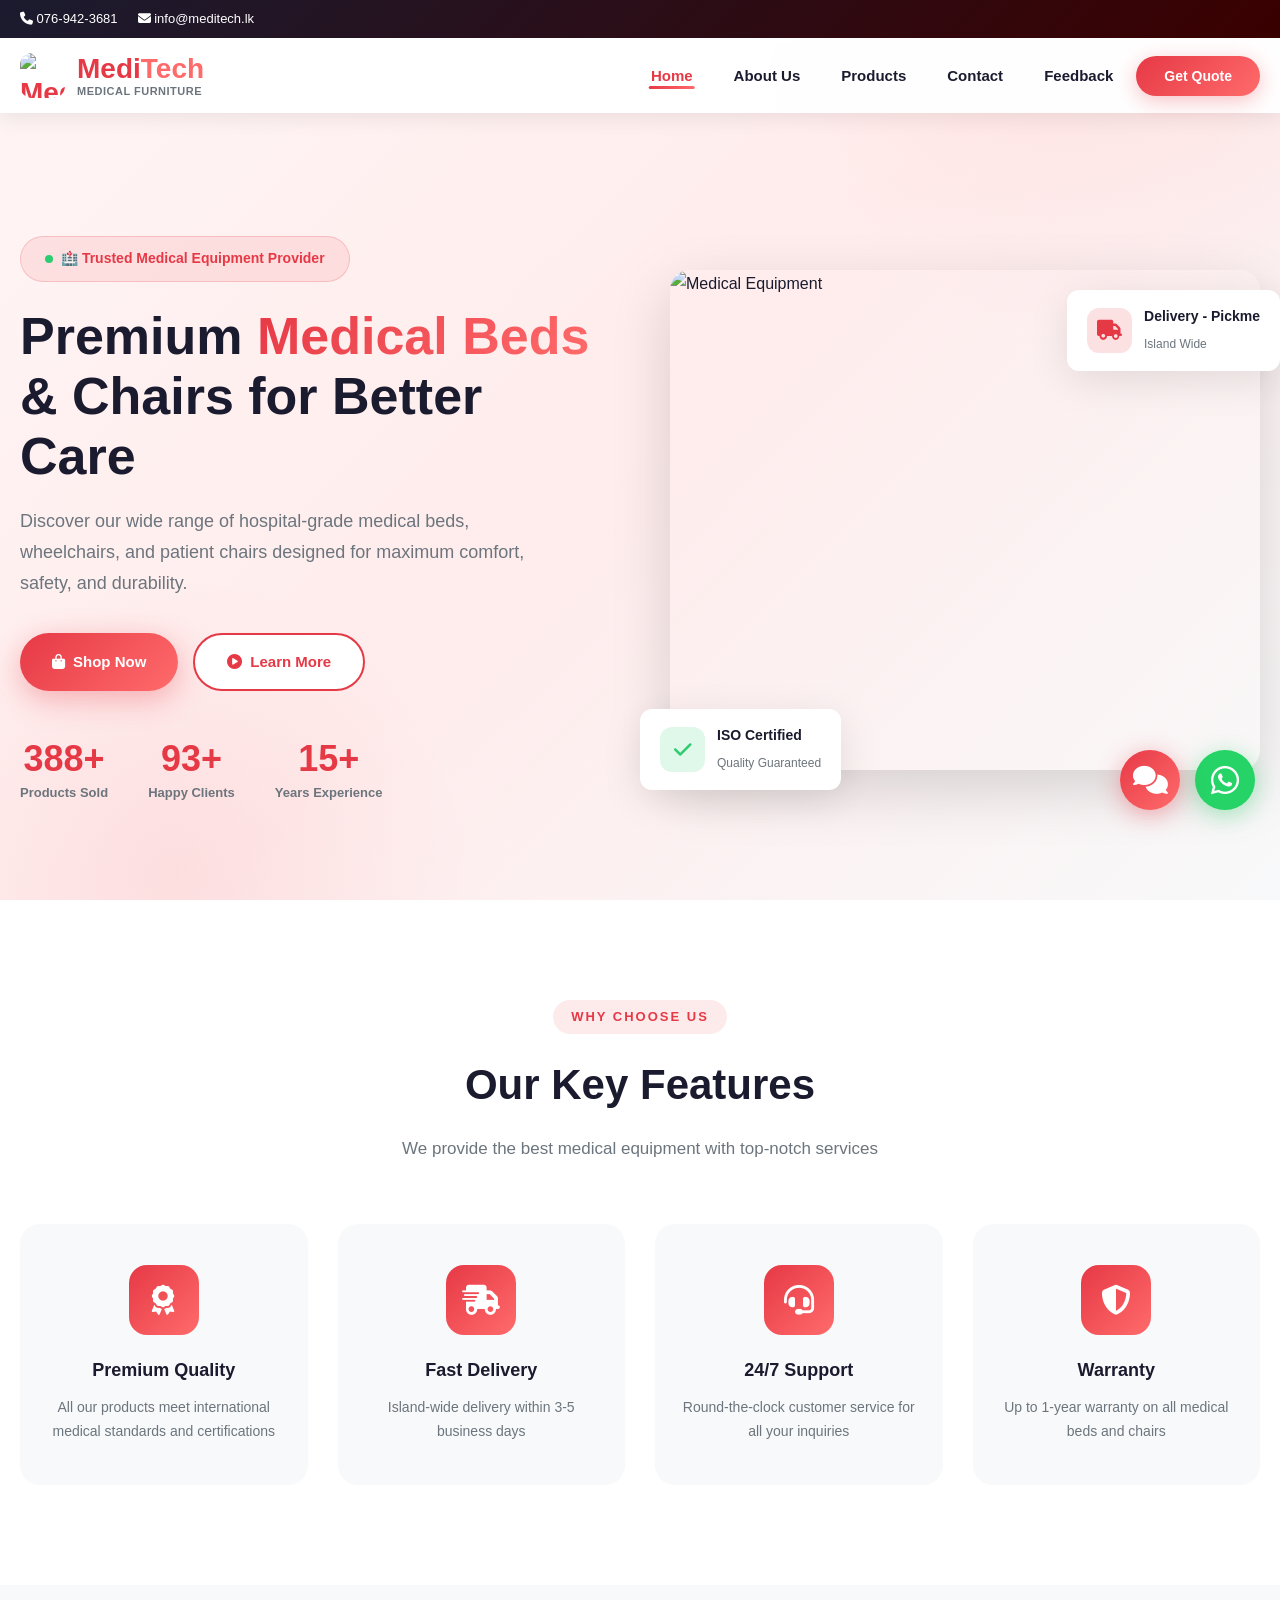
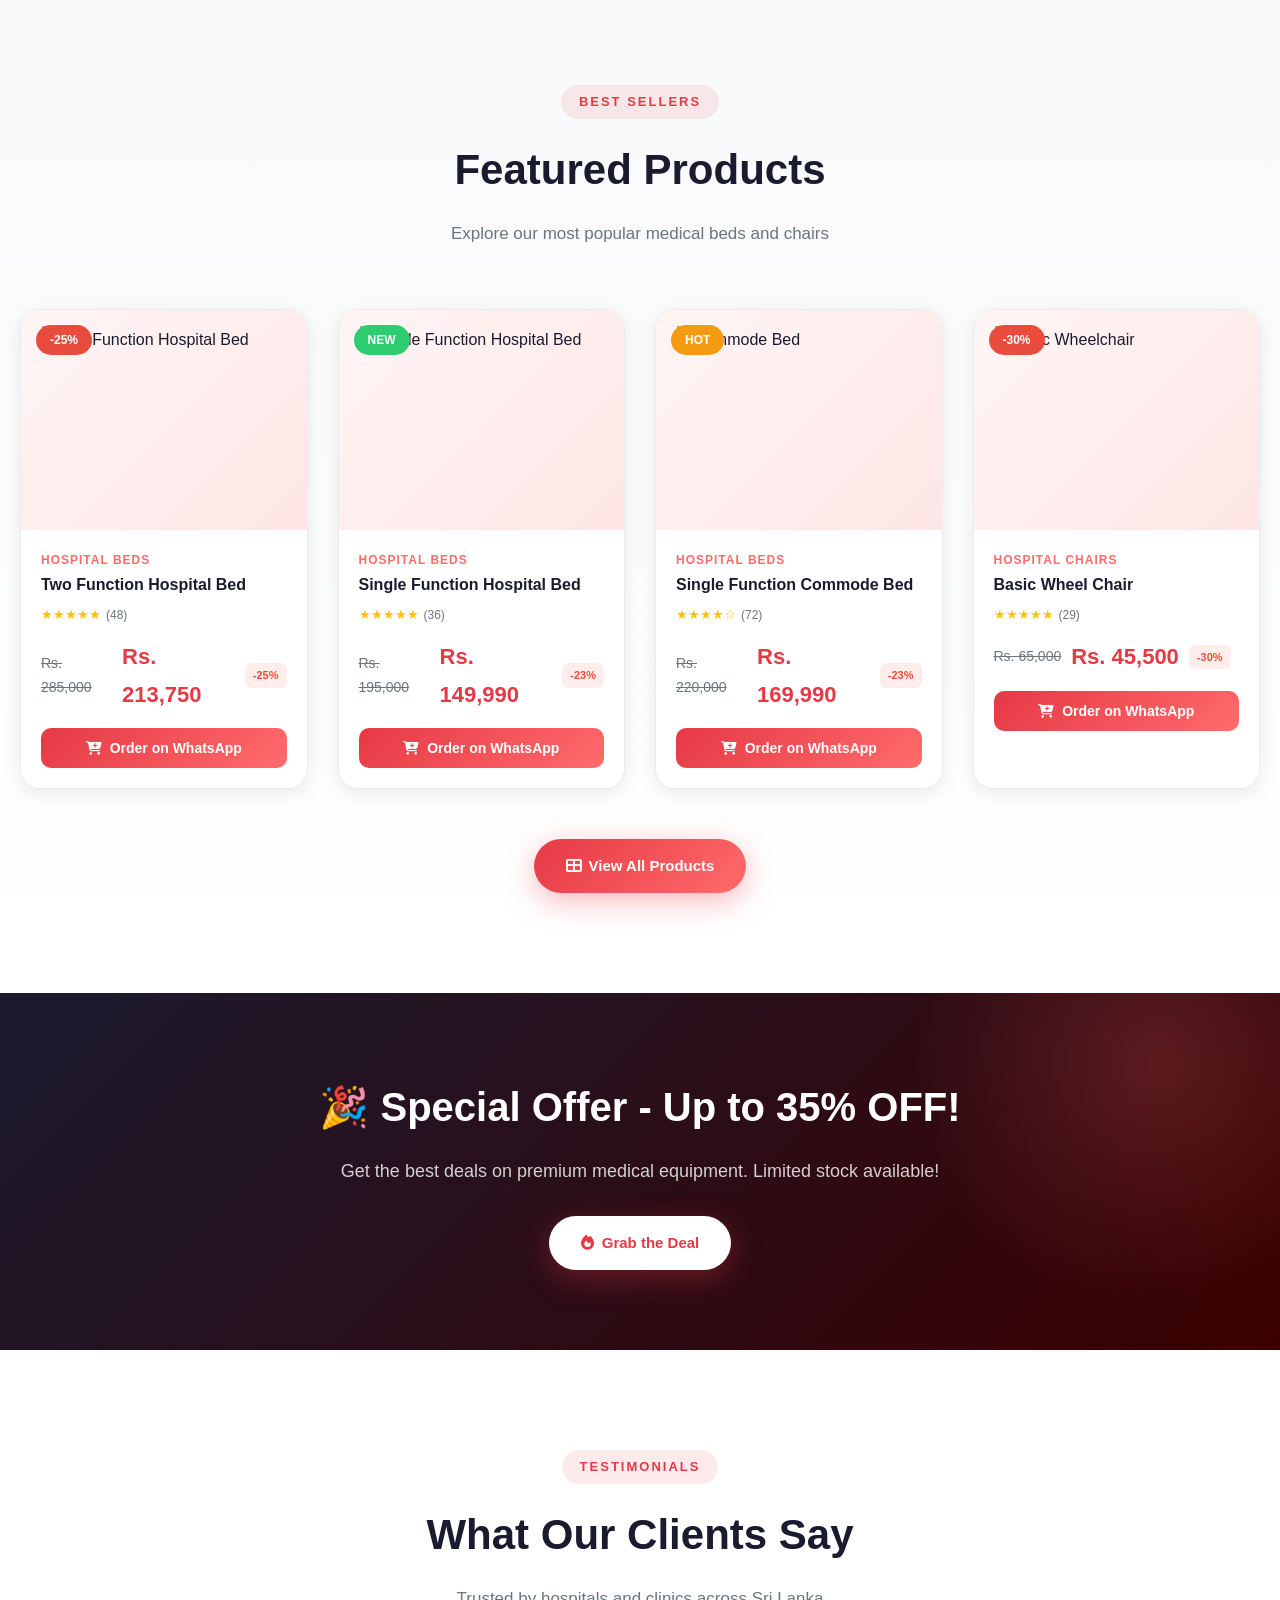
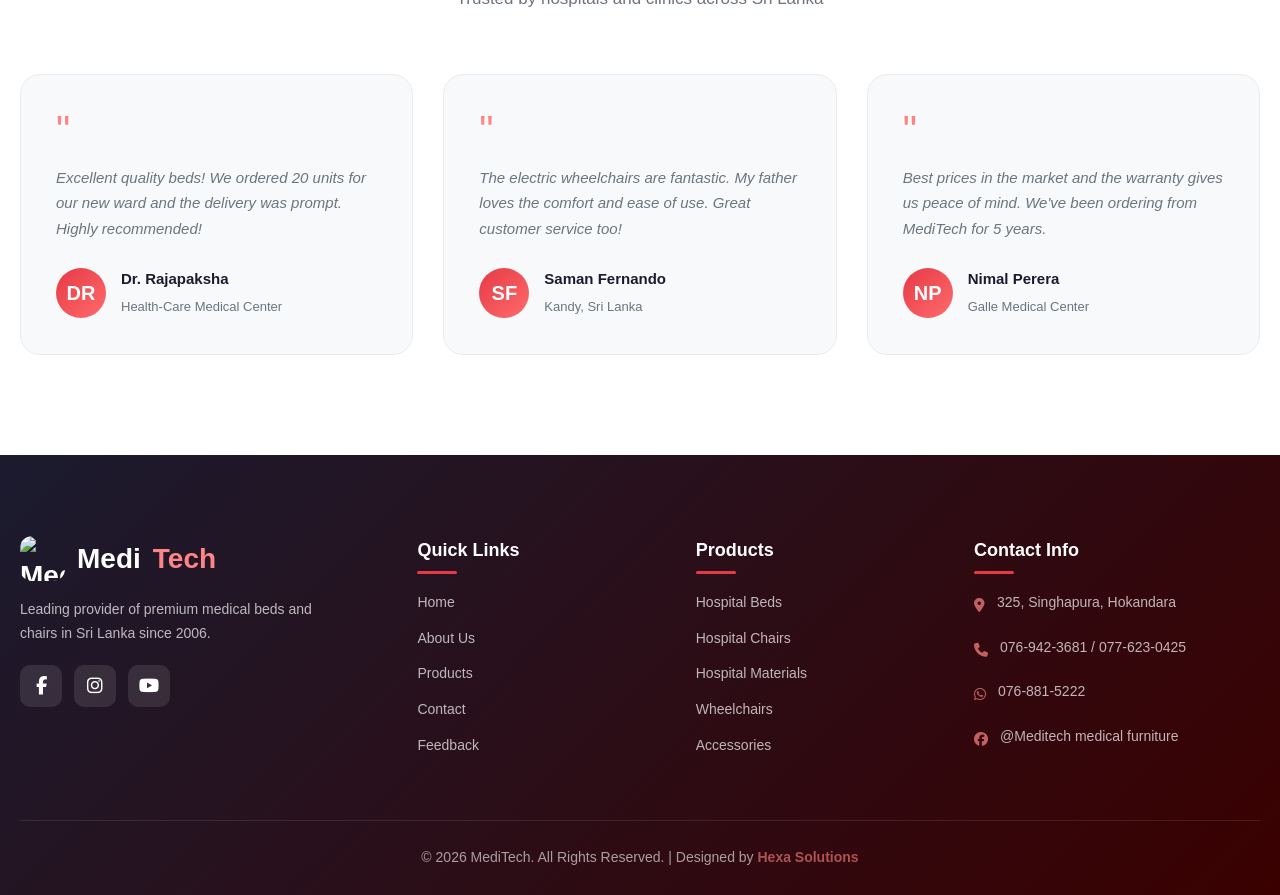
==== commit 9ed50584: "Update index.html" ====
--- a/index.html
+++ b/index.html
@@ -70,7 +70,7 @@
                 </div>
                 <div class="hero-floating-card card-2">
                     <div class="floating-icon blue"><i class="fas fa-truck"></i></div>
-                    <div class="floating-text"><strong>Free Delivery</strong><span>Island Wide</span></div>
+                    <div class="floating-text"><strong>Delivery - Pickme</strong><span>Island Wide</span></div>
                 </div>
             </div>
         </div>
@@ -222,7 +222,7 @@
                     <p class="testimonial-text">Excellent quality beds! We ordered 20 units for our new ward and the delivery was prompt. Highly recommended!</p>
                     <div class="testimonial-author">
                         <div class="testimonial-avatar">DR</div>
-                        <div class="testimonial-info"><strong>Dr. Rajapaksha</strong><span>Colombo General Hospital</span></div>
+                        <div class="testimonial-info"><strong>Dr. Rajapaksha</strong><span>Health-Care Medical Center</span></div>
                     </div>
                 </div>
                 <div class="testimonial-card animate-on-scroll delay-1">
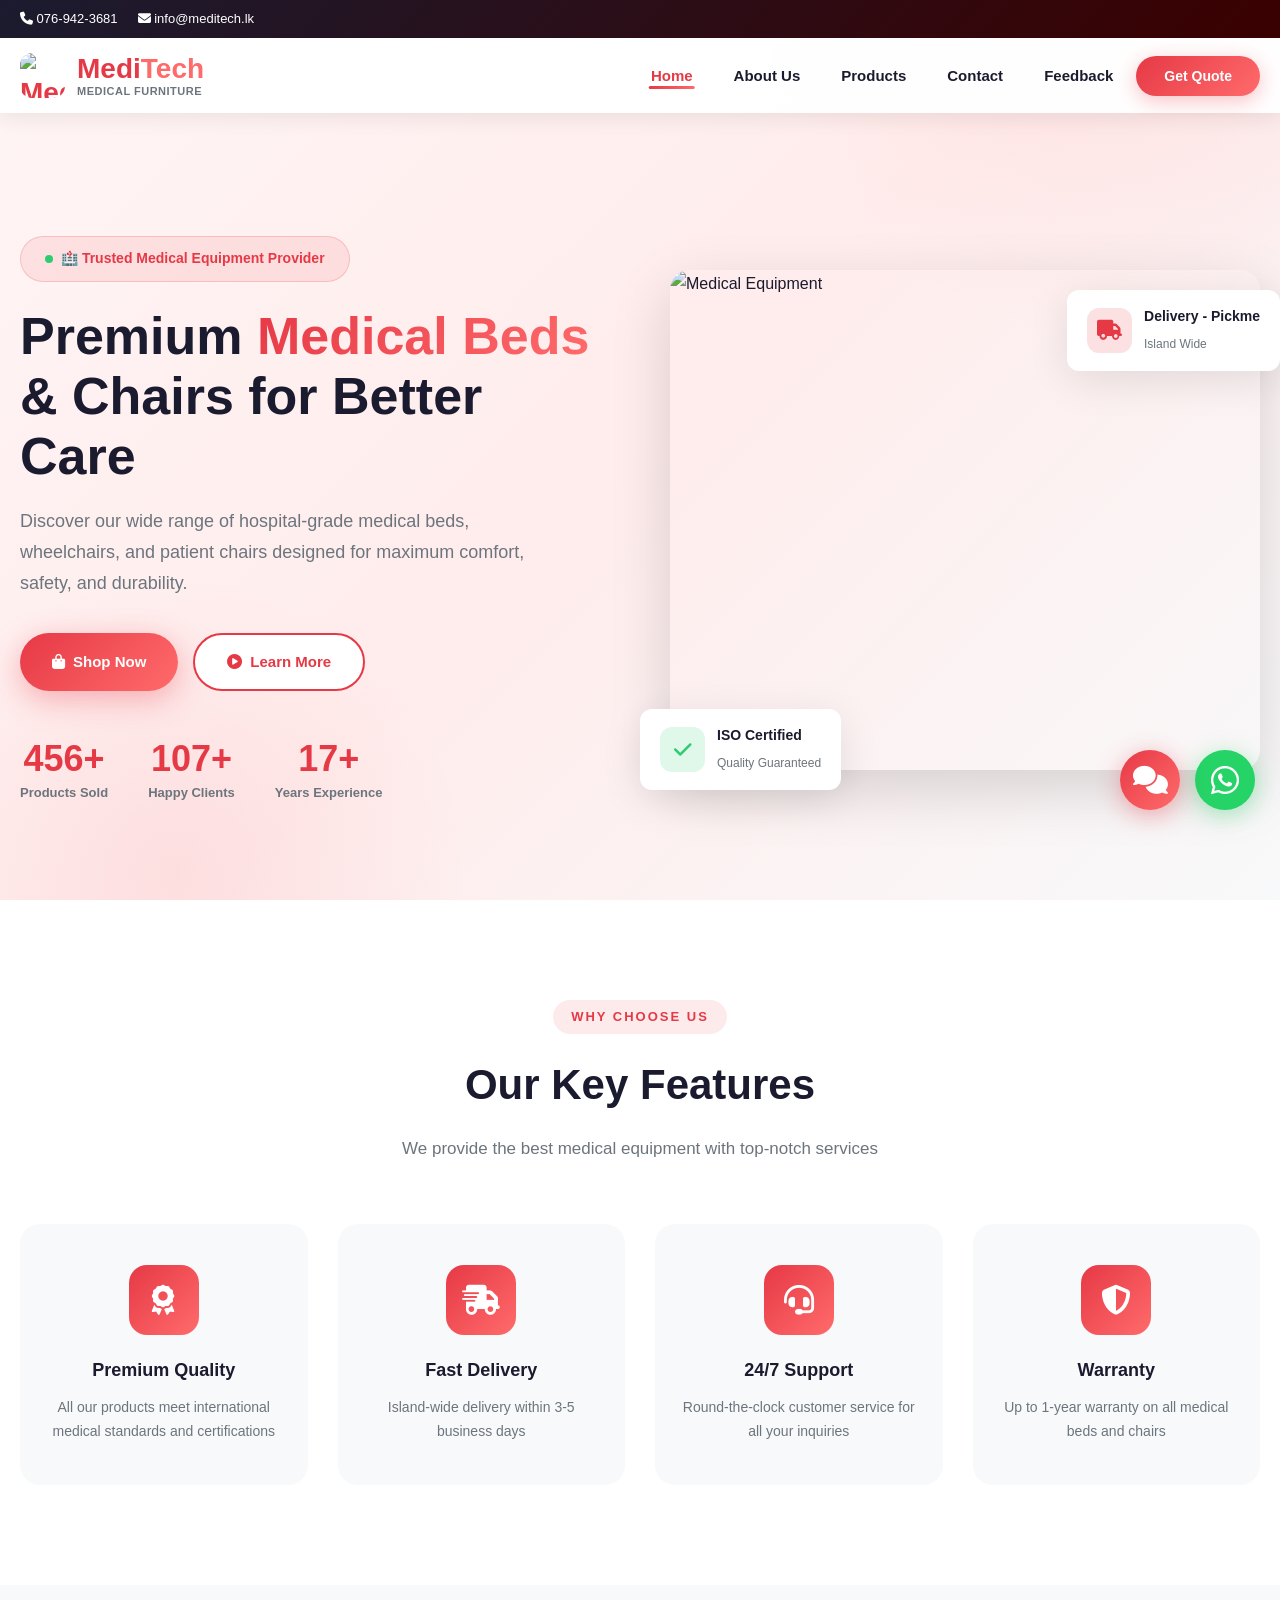
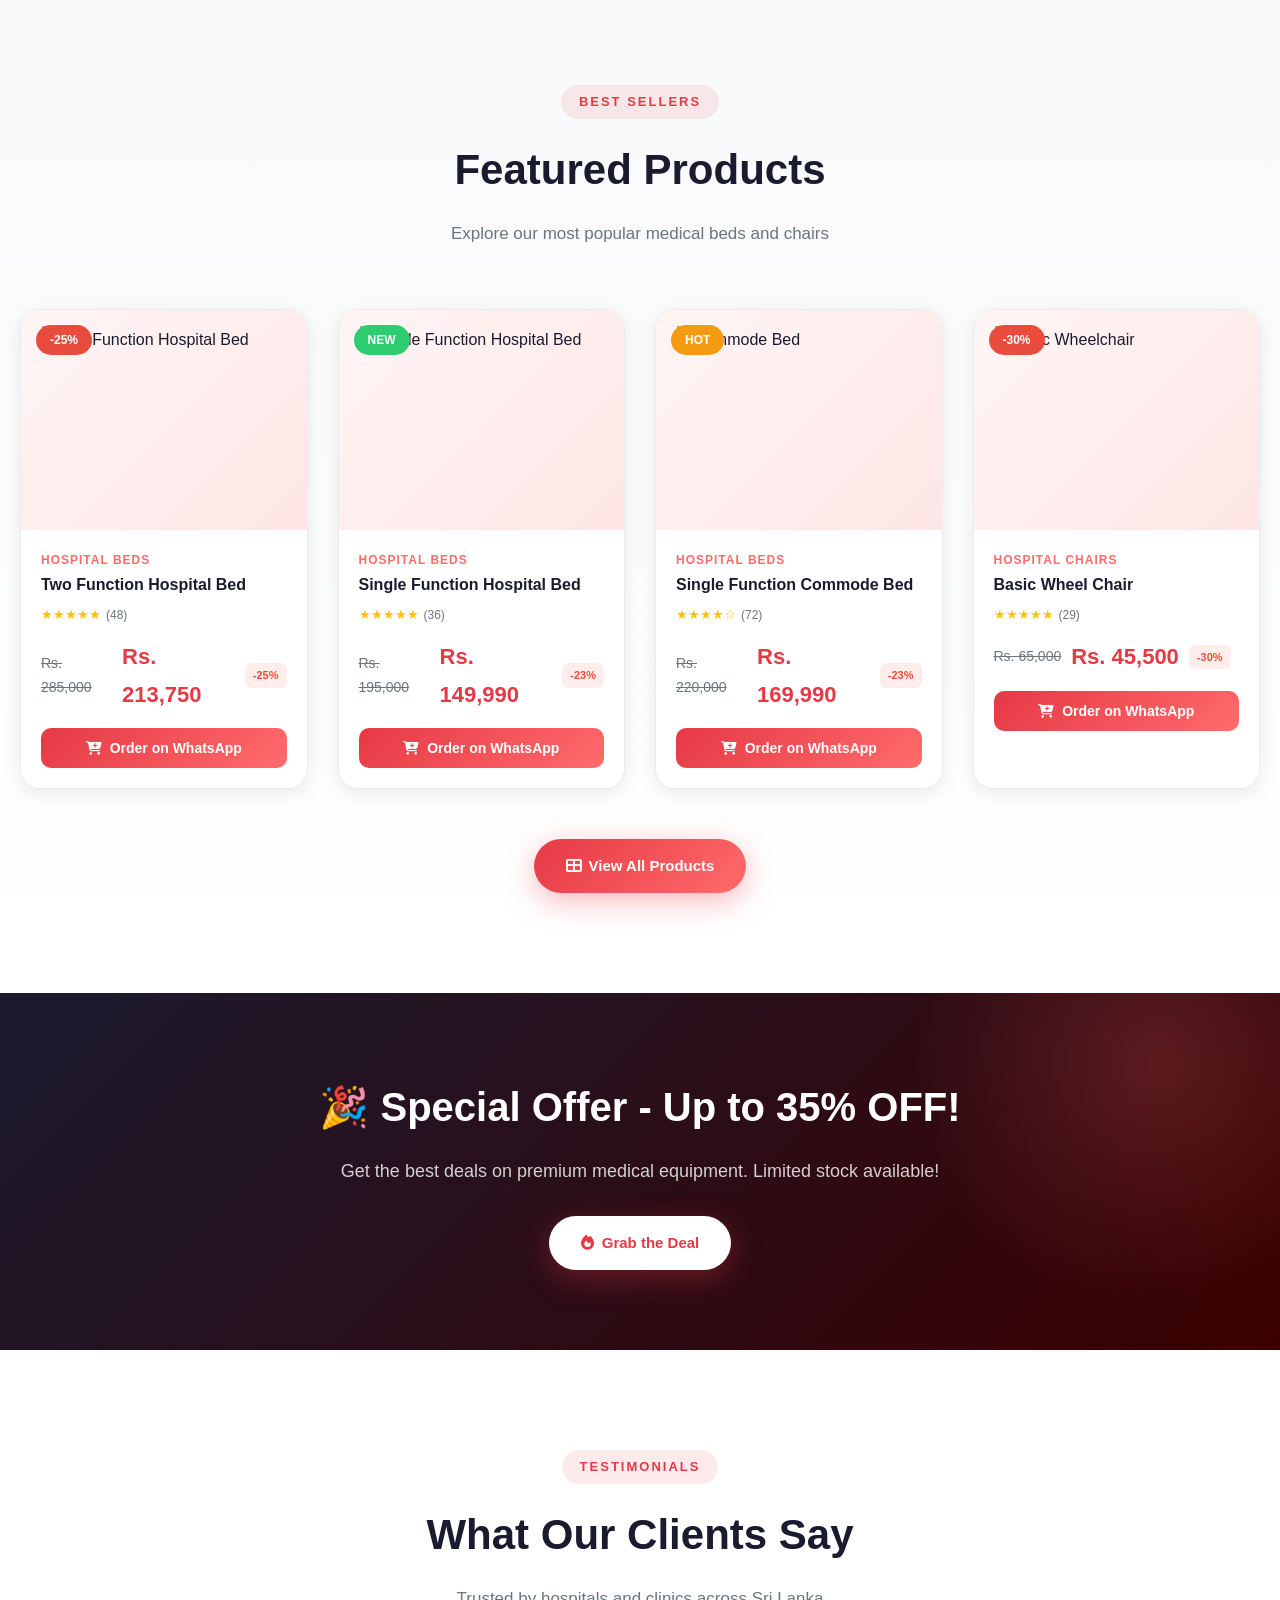
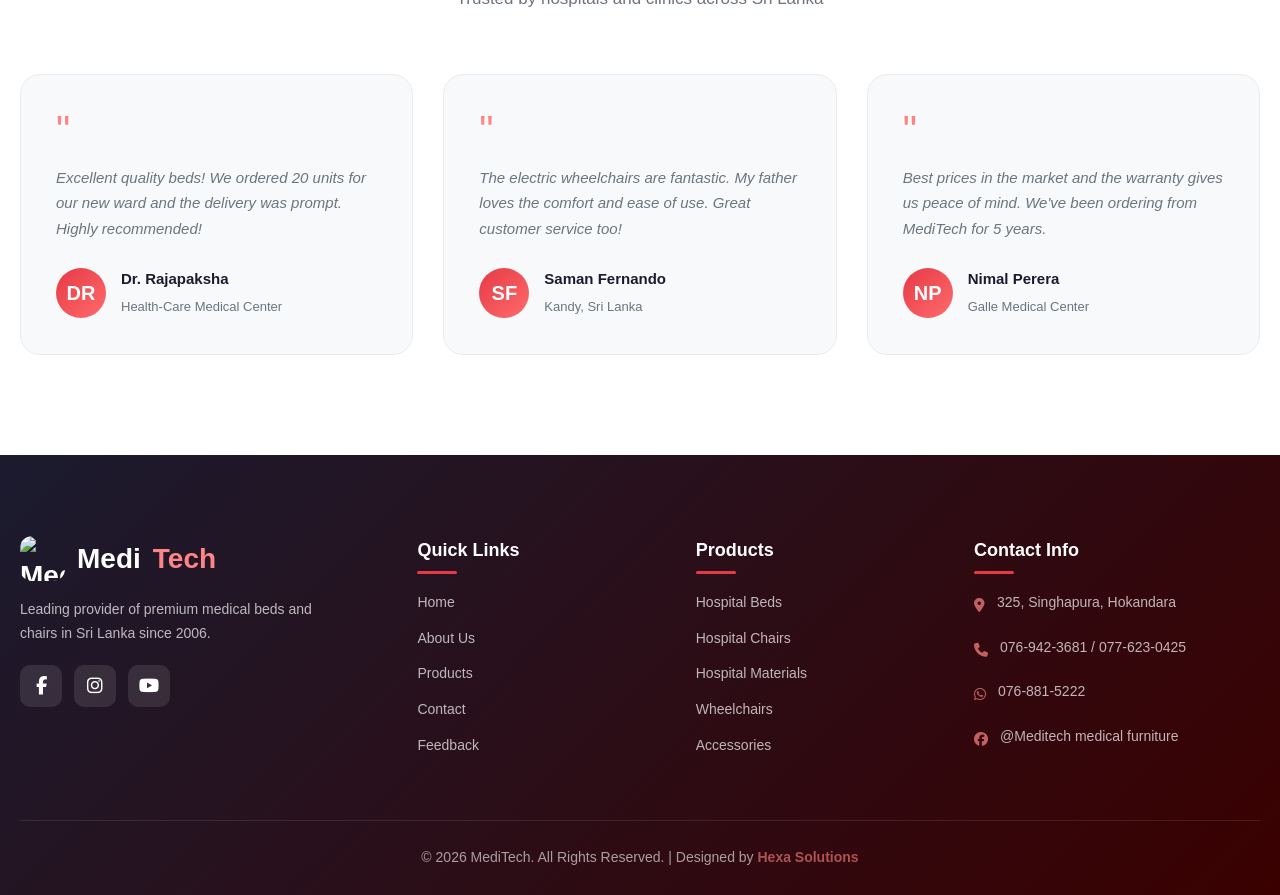
==== commit 0cd42abb: "Update index.html" ====
--- a/index.html
+++ b/index.html
@@ -3,9 +3,10 @@
 <head>
     <meta charset="UTF-8">
     <meta name="viewport" content="width=device-width, initial-scale=1.0">
-    <title>MediTech - Medical Beds & Chairs Store</title>
+    <title>MediTech Medical Furniture</title>
     <link rel="stylesheet" href="style.css">
     <link rel="stylesheet" href="https://cdnjs.cloudflare.com/ajax/libs/font-awesome/6.5.0/css/all.min.css">
+    <link rel="icon" href="https://i.postimg.cc/B63HkgnM/cropped-circle-image-(30).png" type="image/png">
 </head>
 <body>
     <div class="preloader" id="preloader"><div class="loader"></div></div>
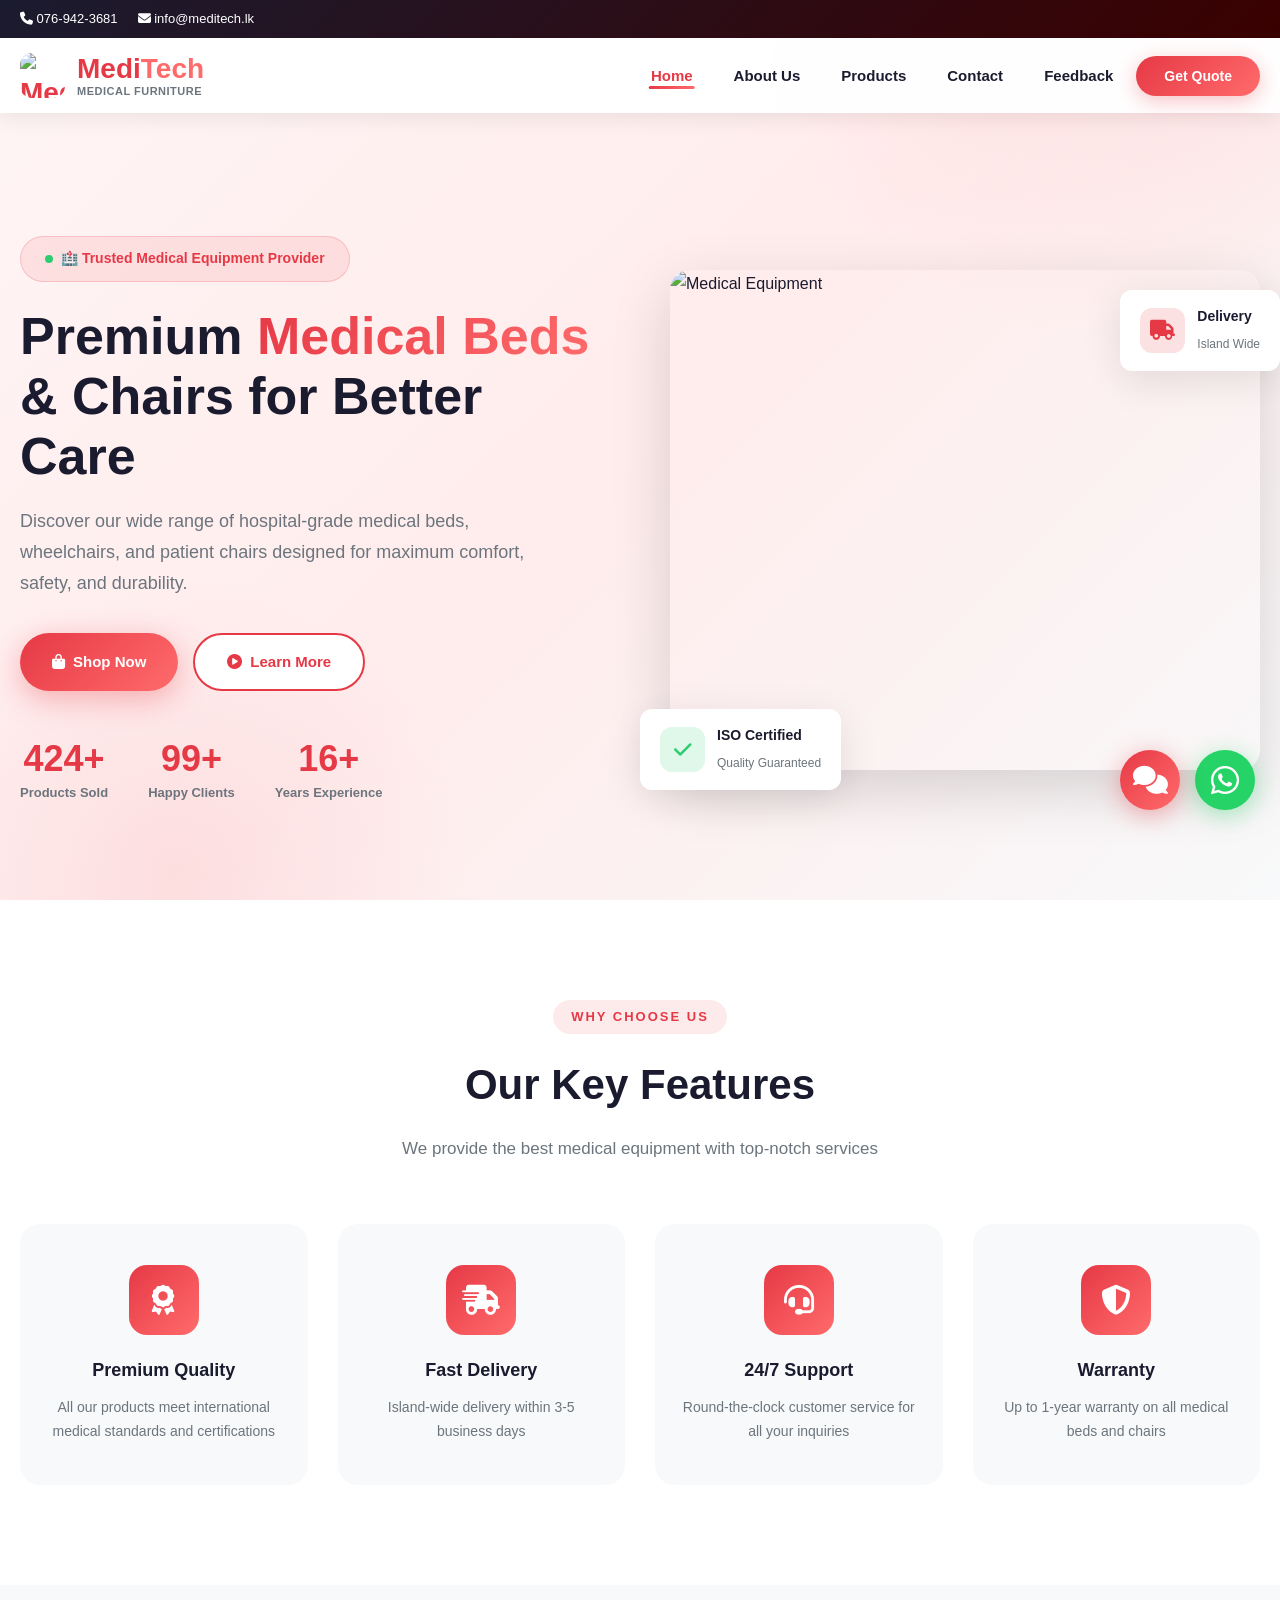
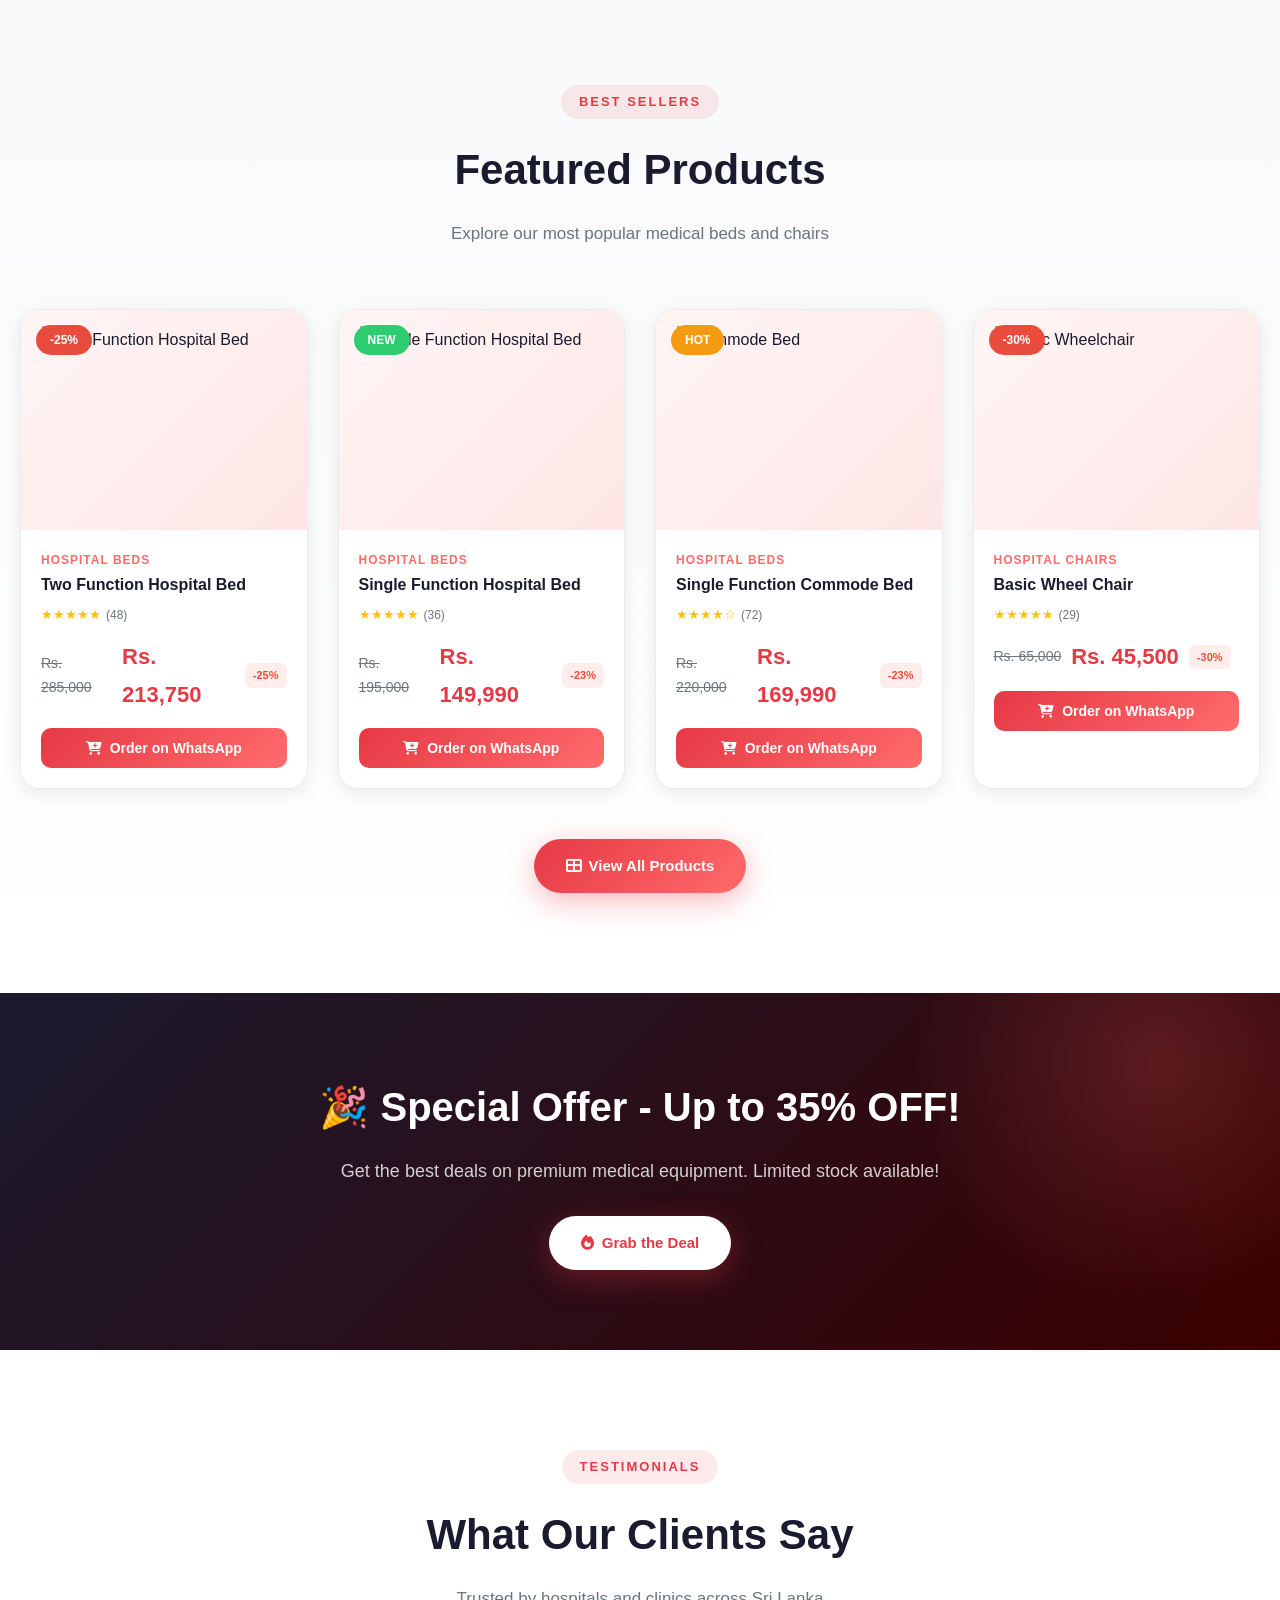
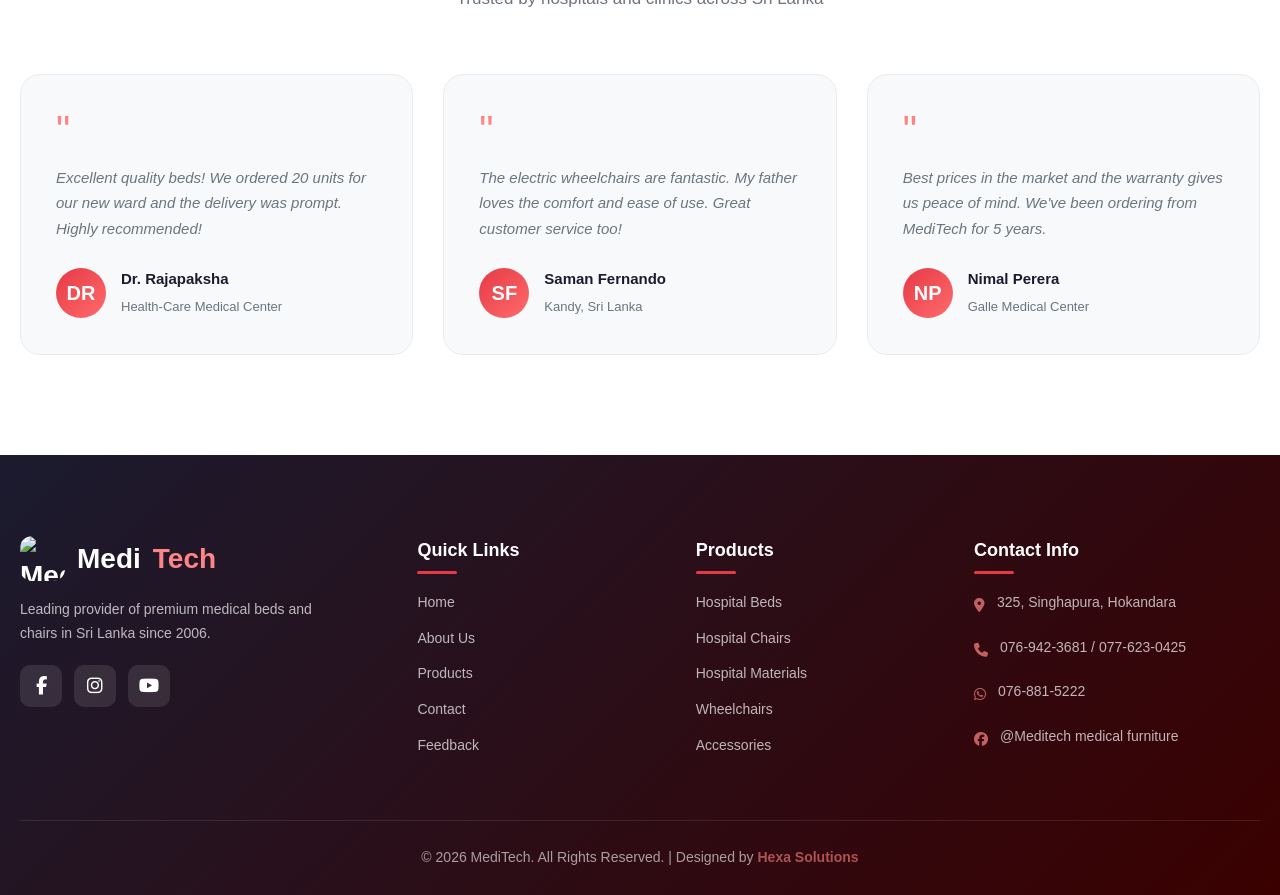
==== commit 7f34102a: "Update index.html" ====
--- a/index.html
+++ b/index.html
@@ -71,7 +71,7 @@
                 </div>
                 <div class="hero-floating-card card-2">
                     <div class="floating-icon blue"><i class="fas fa-truck"></i></div>
-                    <div class="floating-text"><strong>Delivery - Pickme</strong><span>Island Wide</span></div>
+                    <div class="floating-text"><strong>Delivery</strong><span>Island Wide</span></div>
                 </div>
             </div>
         </div>
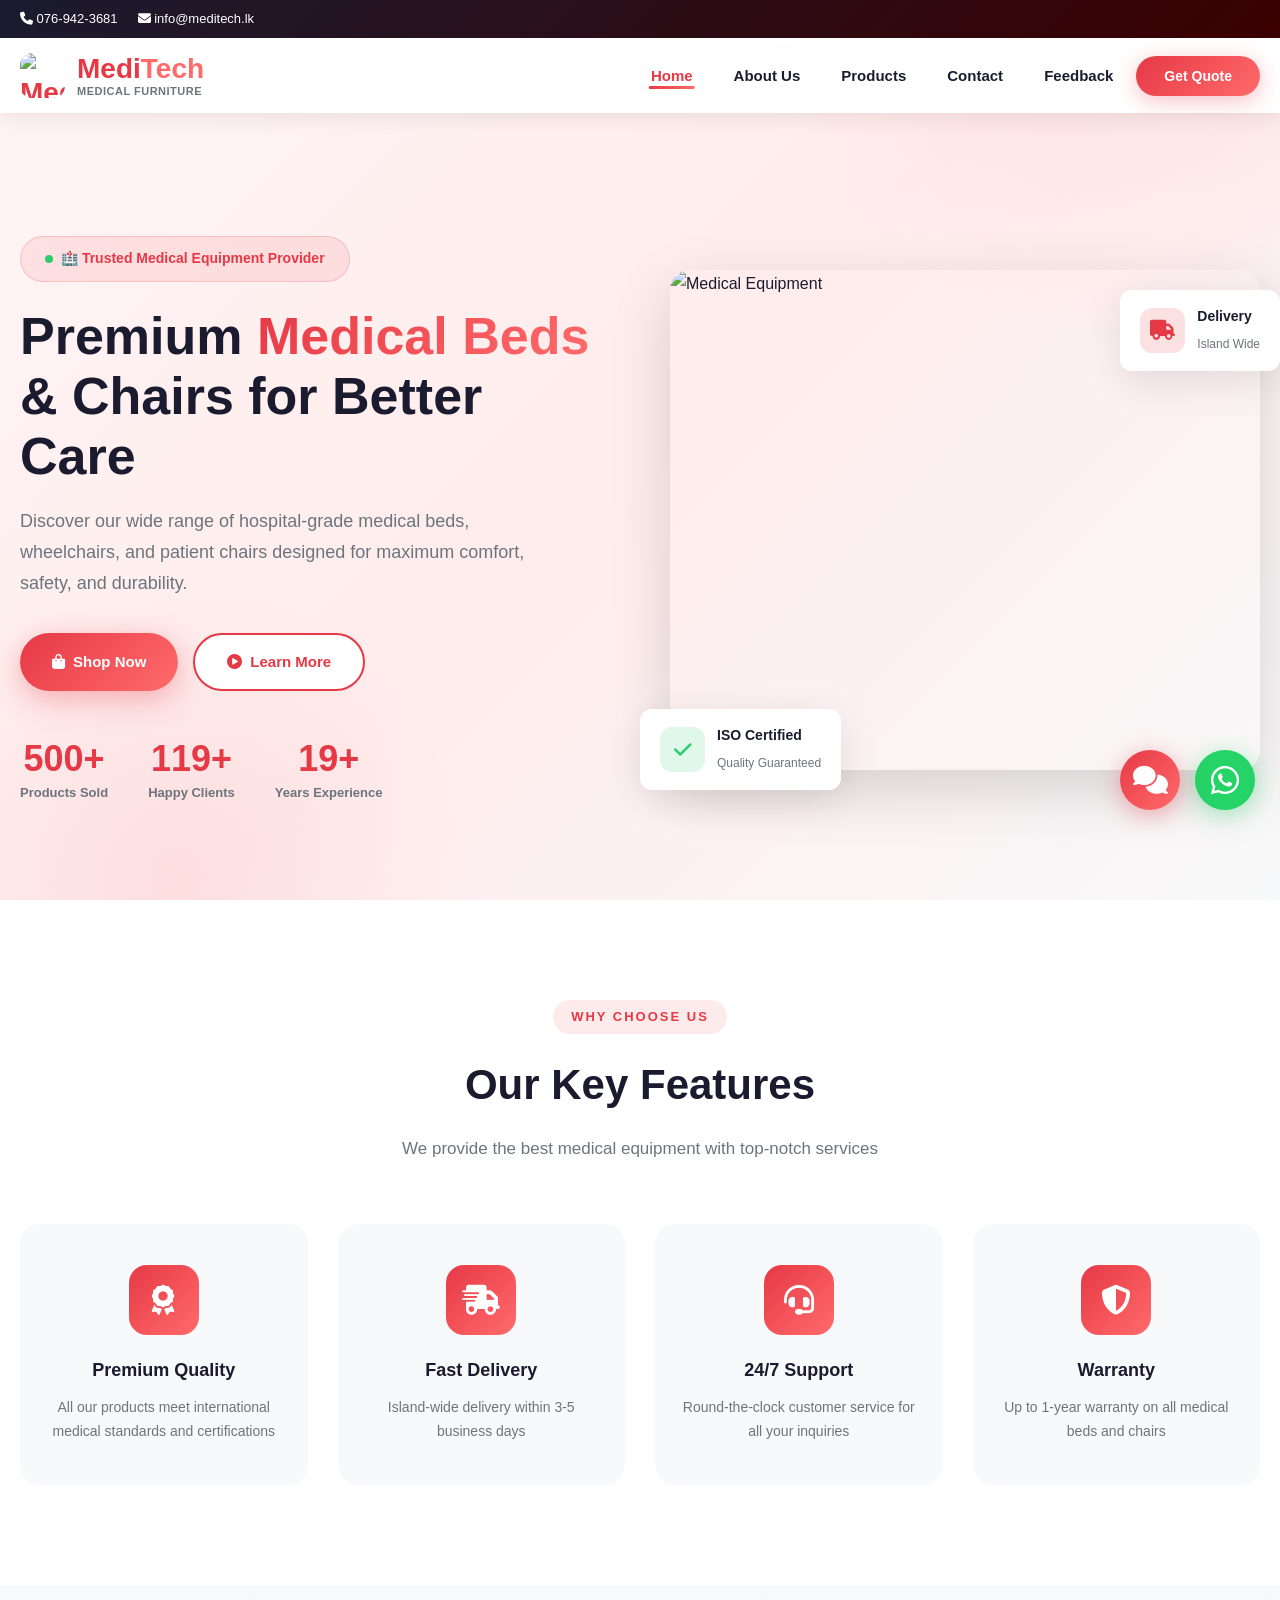
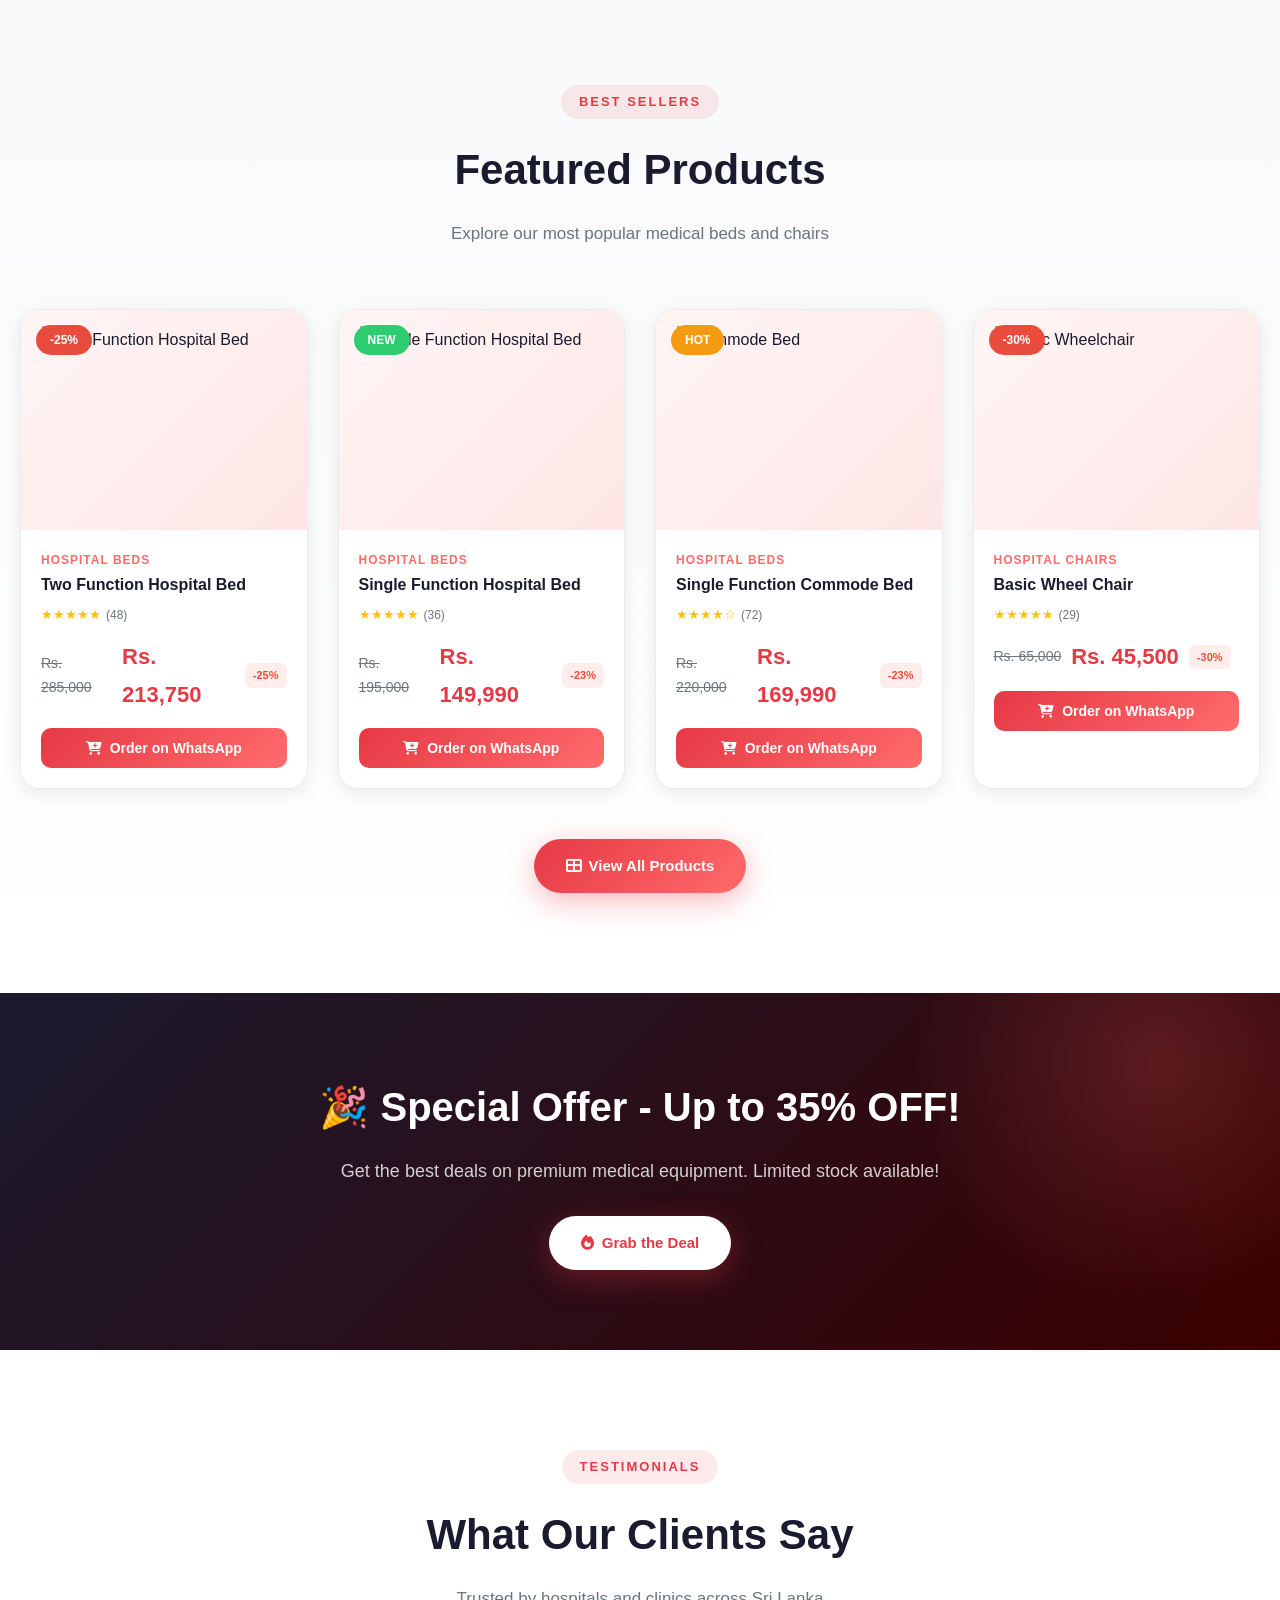
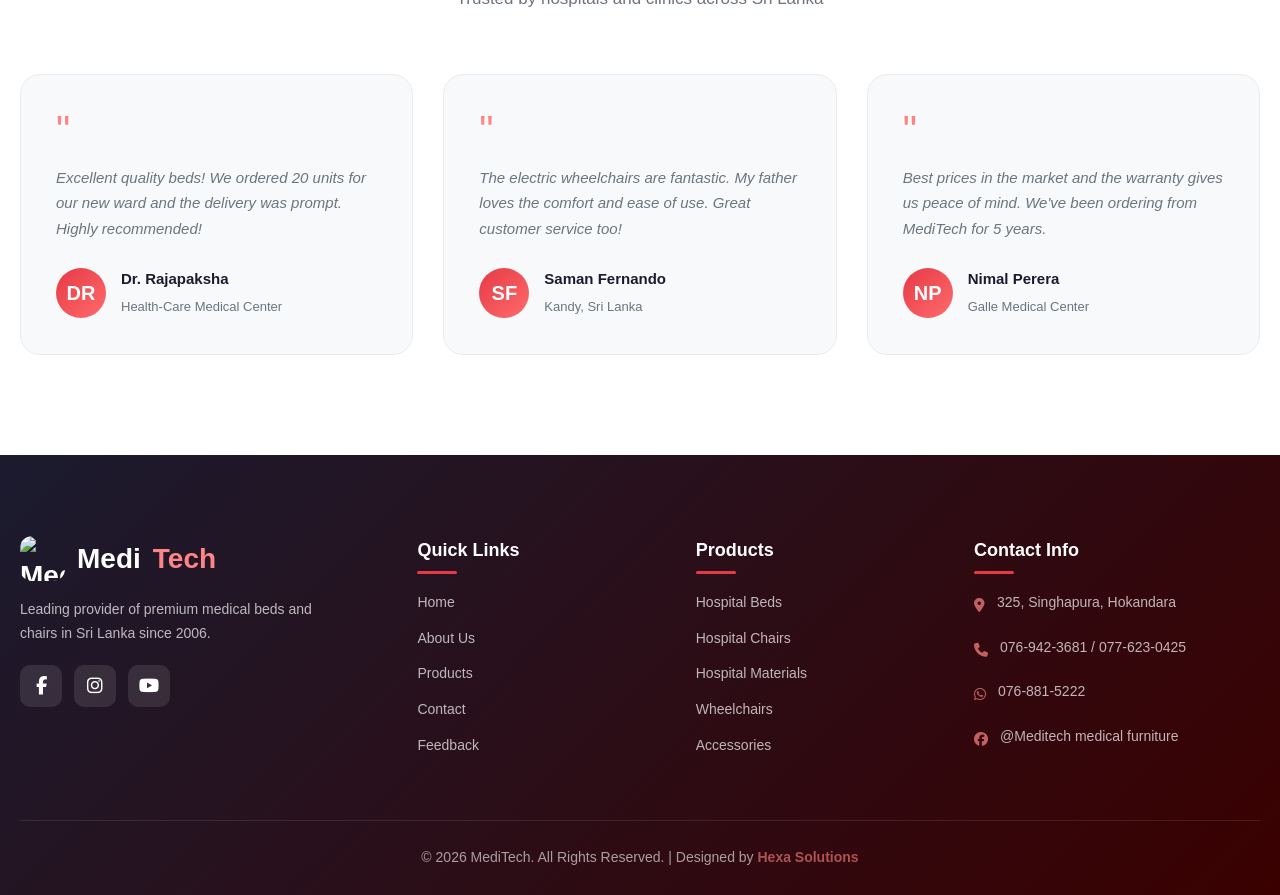
==== commit b7ad92f1: "Update index.html" ====
--- a/index.html
+++ b/index.html
@@ -3,7 +3,7 @@
 <head>
     <meta charset="UTF-8">
     <meta name="viewport" content="width=device-width, initial-scale=1.0">
-    <title>MediTech Medical Furniture</title>
+    <title>MediTech - Medical Furniture</title>
     <link rel="stylesheet" href="style.css">
     <link rel="stylesheet" href="https://cdnjs.cloudflare.com/ajax/libs/font-awesome/6.5.0/css/all.min.css">
     <link rel="icon" href="https://i.postimg.cc/B63HkgnM/cropped-circle-image-(30).png" type="image/png">
@@ -311,7 +311,26 @@
         </div>
     </div>
     <button class="scroll-top" id="scrollTop"><i class="fas fa-arrow-up"></i></button>
-    <script src="script.js"></script>
+   <!-- ✅ Firebase SDK + Config (ADD THIS) -->
+<script src="https://www.gstatic.com/firebasejs/9.22.0/firebase-app-compat.js"></script>
+<script src="https://www.gstatic.com/firebasejs/9.22.0/firebase-database-compat.js"></script>
+<script>
+  const firebaseConfig = {
+    apiKey: "AIzaSyBa7TbDQDQzDnOhZD5xp-iakhyHgxoG3EY",
+    authDomain: "meditechh-3feb0.firebaseapp.com",
+    databaseURL: "https://meditechh-3feb0-default-rtdb.firebaseio.com",
+    projectId: "meditechh-3feb0",
+    storageBucket: "meditechh-3feb0.firebasestorage.app",
+    messagingSenderId: "698299080912",
+    appId: "1:698299080912:web:ba005d3408910a547f3ed5",
+    measurementId: "G-PHQSH59MEZ"
+  };
+  firebase.initializeApp(firebaseConfig);
+  const db = firebase.database();
+</script>
+
+<!-- Your existing script -->
+<script src="script.js"></script>
     
 </body>
 </html>
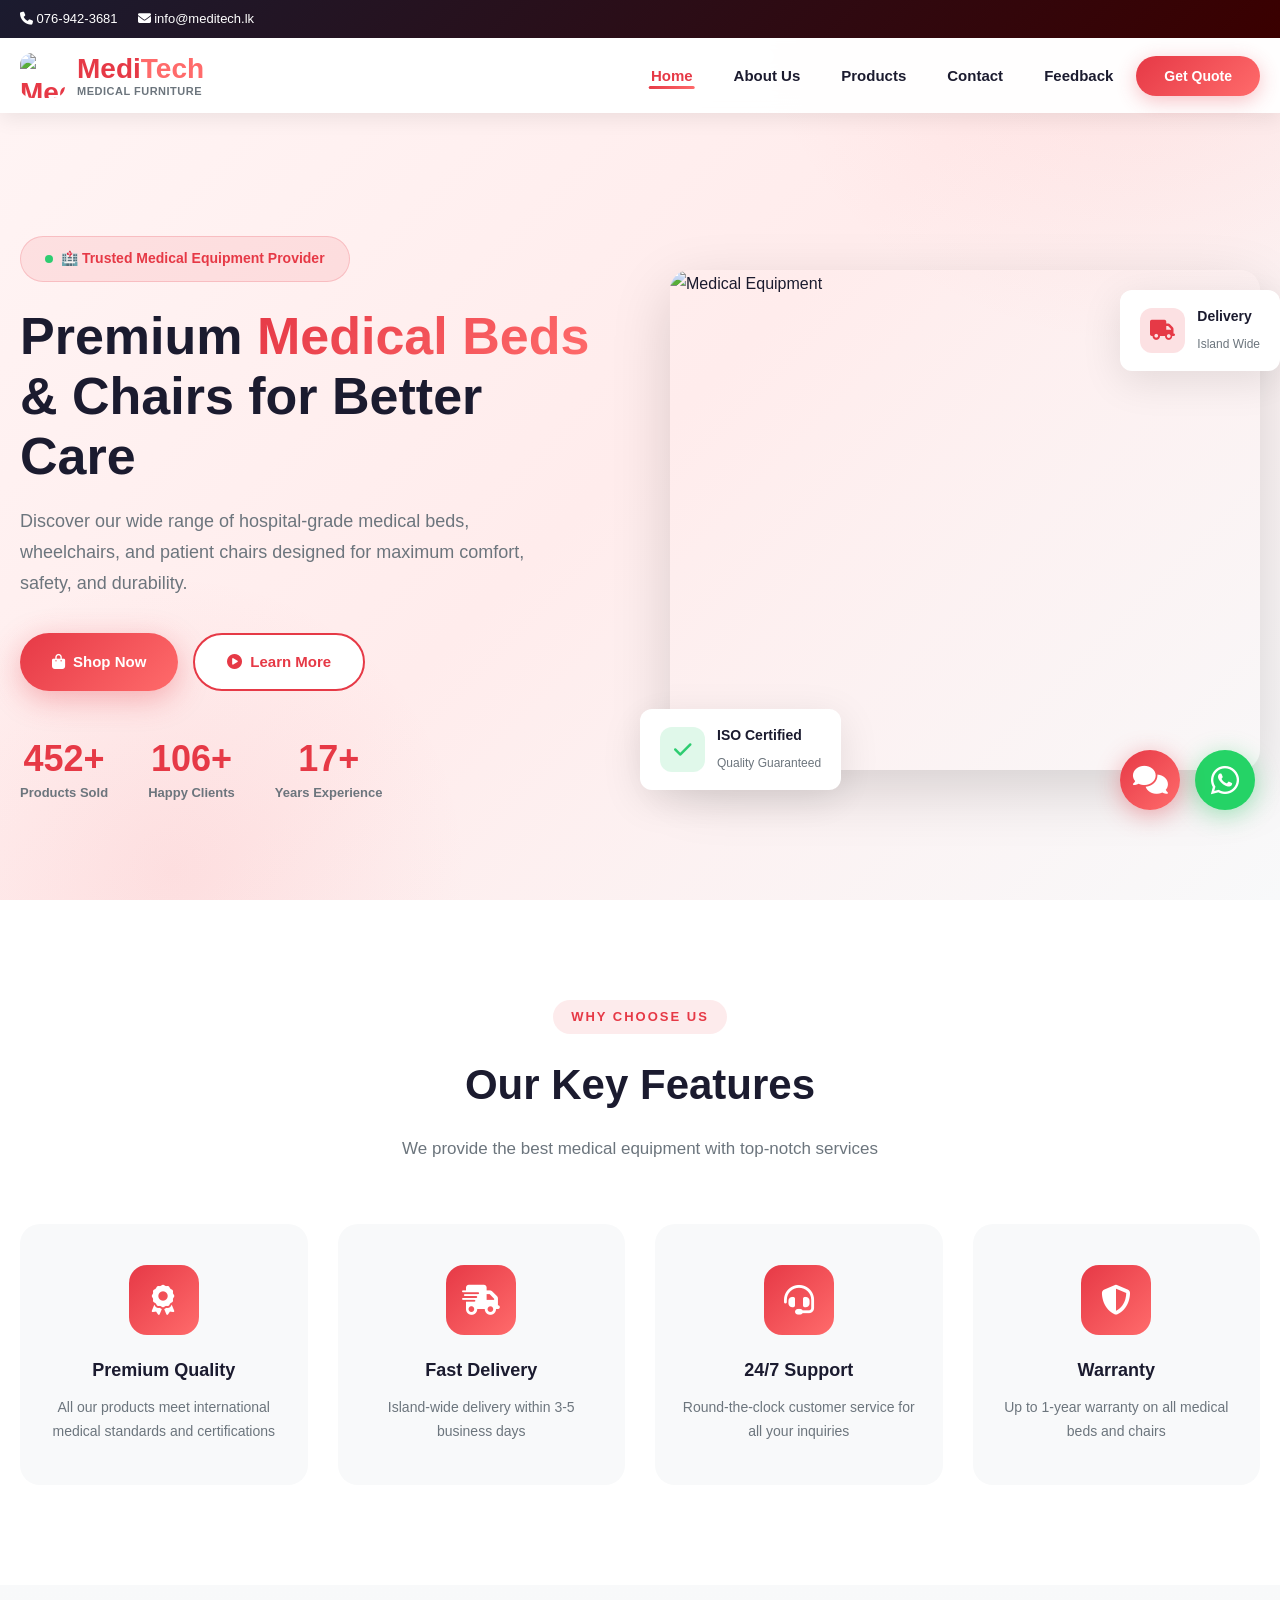
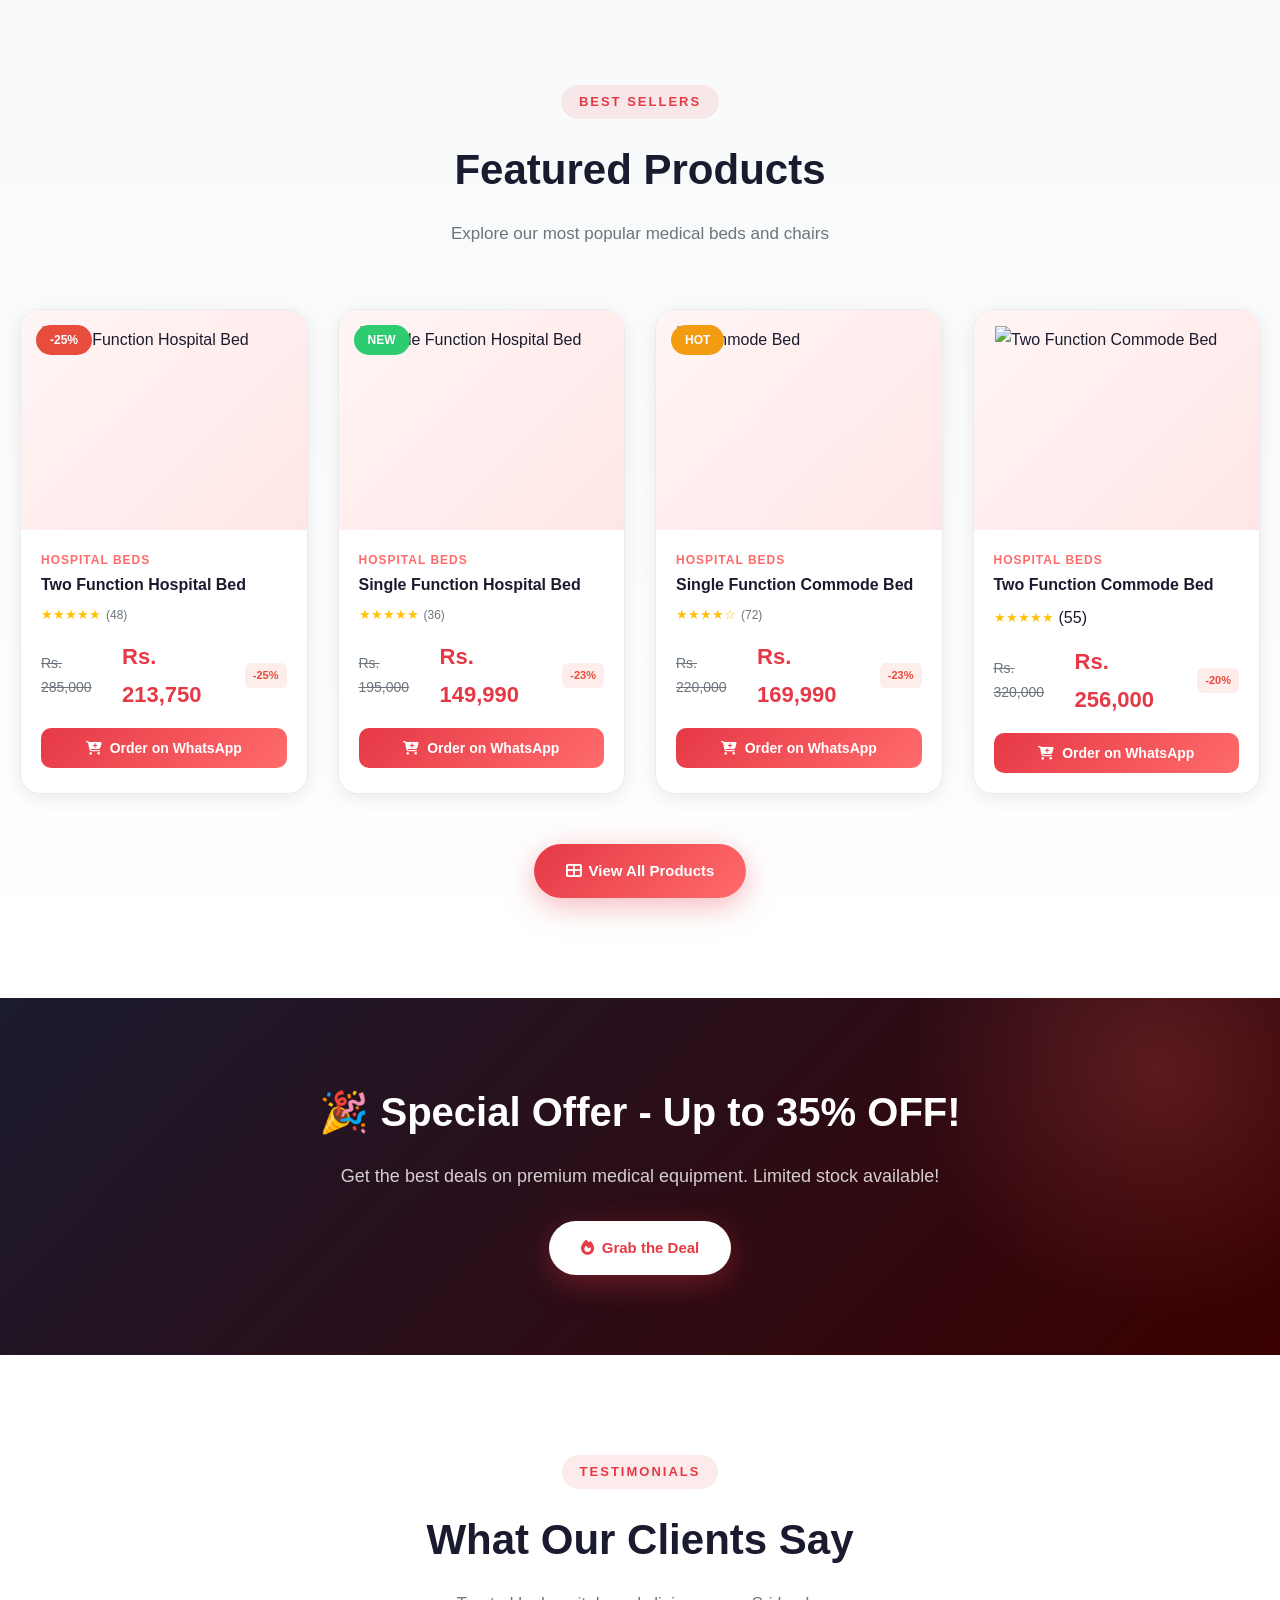
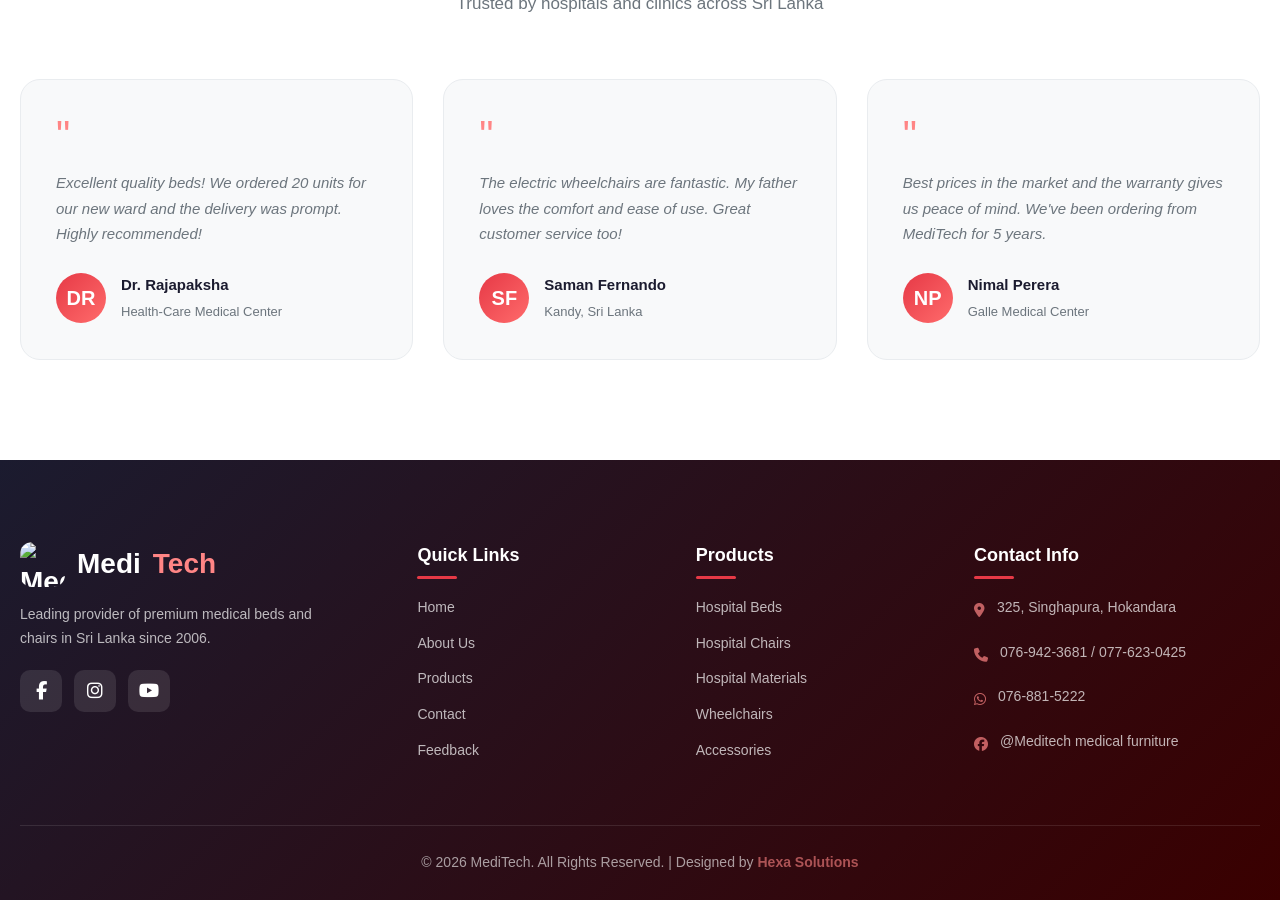
==== commit c0514d6a: "Update print statement from 'Hello' to 'Goodbye'" ====
--- a/index.html
+++ b/index.html
@@ -178,20 +178,19 @@
                 <!-- Product 4 -->
                 <div class="product-card animate-on-scroll delay-3">
                     <div class="product-image">
-                        <span class="product-badge badge-sale">-30%</span>
-                        <img src="https://i.postimg.cc/Z5v0Jd9B/Basic-Wheel-Chair.png" alt="Basic Wheelchair">
-                    </div>
-                    <div class="product-info">
-                        <div class="product-category">Hospital Chairs</div>
-                        <h3 class="product-name">Basic Wheel Chair</h3>
-                        <div class="product-rating"><div class="stars">★★★★★</div><span class="rating-count">(29)</span></div>
-                        <div class="product-price">
-                            <span class="price-old">Rs. 65,000</span>
-                            <span class="price-new">Rs. 45,500</span>
-                            <span class="discount-tag">-30%</span>
-                        </div>
-                        <button class="product-btn"><i class="fas fa-cart-plus"></i> Order on WhatsApp</button>
-                    </div>
+                            <img src="https://i.postimg.cc/vmSPfCYS/Two-function-Hospital-Commode-bed.png" alt="Two Function Commode Bed">
+                        </div>
+                        <div class="product-info">
+                            <div class="product-category">Hospital Beds</div>
+                            <h3 class="product-name">Two Function Commode Bed</h3>
+                            <div class="product-rating"><div class="stars">★★★★★</div><span>(55)</span></div>
+                            <div class="product-price">
+                                <span class="price-old">Rs. 320,000</span>
+                                <span class="price-new">Rs. 256,000</span>
+                                <span class="discount-tag">-20%</span>
+                            </div>
+                            <button class="product-btn"><i class="fas fa-cart-plus"></i> Order on WhatsApp</button>
+                        </div>
                 </div>
             </div>
             <div style="text-align:center; margin-top:50px;">
